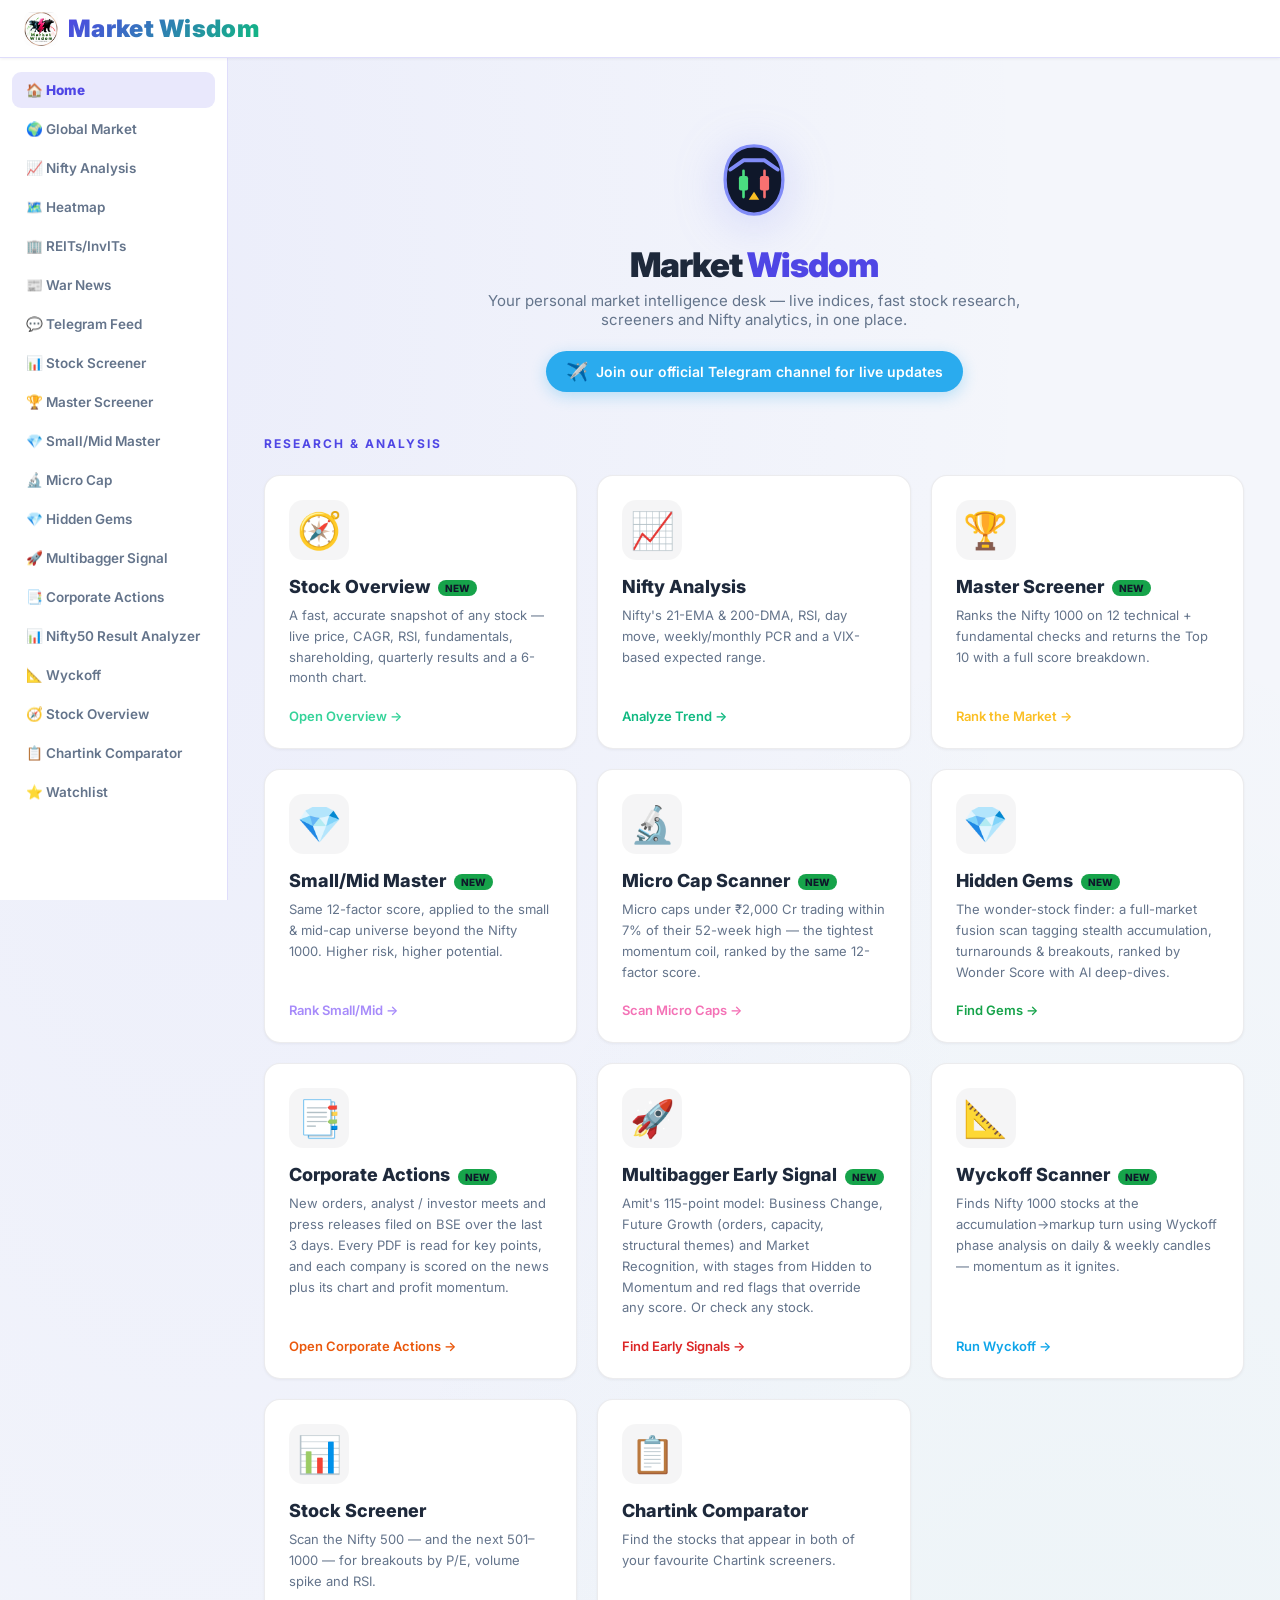
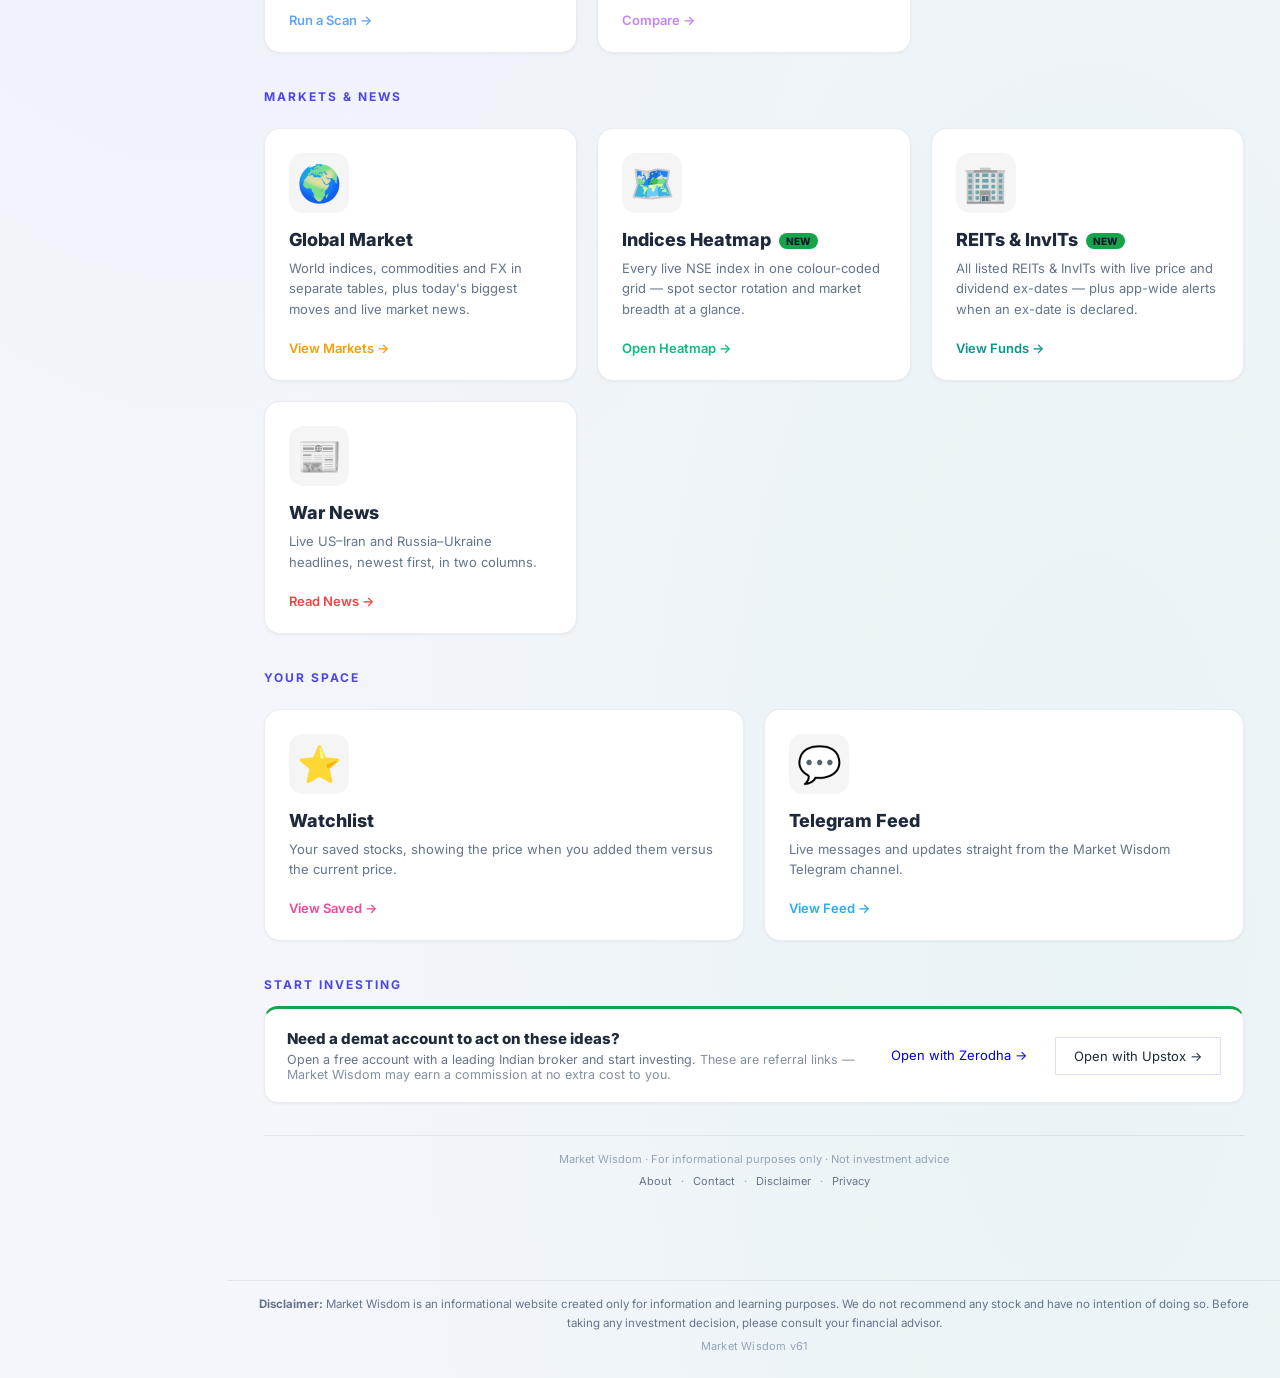
==== frontend/index.html @ c139db1a "Update frontend and backend files from New folder" ====
<!DOCTYPE html>
<html lang="en">
<head>
    <meta charset="UTF-8">
    <meta name="viewport" content="width=device-width, initial-scale=1.0">
    <title>Market Wisdom — Indian Stock Market Research, Screeners & Live Nifty Analysis</title>
    <meta name="description" content="Market Wisdom is a free Indian stock-market research hub: live Nifty analysis, NSE indices heatmap, global markets, multi-factor stock screeners and the Hidden Gems wonder-stock finder.">
    <meta name="keywords" content="Indian stock market, Nifty analysis, NSE heatmap, stock screener, stock research, market news">
    <!-- Open Graph for link previews / SEO -->
    <meta property="og:title" content="Market Wisdom — Indian Stock Market Research">
    <meta property="og:description" content="Live Nifty analysis, NSE heatmap, screeners and the Hidden Gems wonder-stock finder.">
    <meta property="og:type" content="website">
    <meta property="og:url" content="https://marketwisdom.co.in">
    <!-- PWA Meta Tags -->
    <link rel="manifest" href="manifest.json">
    <meta name="theme-color" content="#ffffff">
    <link rel="apple-touch-icon" href="icon-192.png">

    <!-- Google AdSense (publisher ca-pub-8677560259662045) -->
    <script async src="https://pagead2.googlesyndication.com/pagead/js/adsbygoogle.js?client=ca-pub-8677560259662045"
            crossorigin="anonymous"></script>

    <link href="https://fonts.googleapis.com/css2?family=Inter:wght@400;600;800;900&display=swap" rel="stylesheet">
    <link rel="stylesheet" href="style.css?v=61">
    <script src="https://accounts.google.com/gsi/client" async defer></script>
</head>
<body>

    <!-- Top brand bar -->
    <header id="topbar">
        <button id="menu-toggle" aria-label="Open menu">☰</button>
        <span class="brand">
            <img src="logo.jpg" alt="Market Wisdom Logo" class="brand-logo">
            <span class="brand-text">Market&nbsp;Wisdom</span>
        </span>
        <span id="auth-slot" style="margin-left:auto;display:inline-flex;align-items:center"></span>
    </header>

    <!-- Left sidebar navigation -->
    <nav id="sidebar">
        <div class="nav-links" id="nav-links">
        <a href="#home" class="nav-btn active" data-target="home">🏠 Home</a>
        <a href="#global" class="nav-btn" data-target="global">🌍 Global Market</a>
        <a href="#nifty" class="nav-btn" data-target="nifty">📈 Nifty Analysis</a>
        <a href="#heatmap" class="nav-btn" data-target="heatmap">🗺️ Heatmap</a>
        <a href="#reits" class="nav-btn" data-target="reits">🏢 REITs/InvITs</a>
        <a href="#war-news" class="nav-btn" data-target="war-news">📰 War News</a>
        <a href="#telegram" class="nav-btn" data-target="telegram">💬 Telegram Feed</a>
        <a href="#screener" class="nav-btn" data-target="screener">📊 Stock Screener</a>
        <a href="#master" class="nav-btn" data-target="master">🏆 Master Screener</a>
        <a href="#smallmid" class="nav-btn" data-target="smallmid">💎 Small/Mid Master</a>
        <a href="#microcap" class="nav-btn" data-target="microcap">🔬 Micro Cap</a>
        <a href="#gems" class="nav-btn" data-target="gems">💎 Hidden Gems</a>
        <a href="#multibagger" class="nav-btn" data-target="multibagger">🚀 Multibagger Signal</a>
        <a href="#corp" class="nav-btn" data-target="corp">📑 Corporate Actions</a>
        <a href="#results" class="nav-btn" data-target="results">📊 Nifty50 Result Analyzer</a>
        <a href="#wyckoff" class="nav-btn" data-target="wyckoff">📐 Wyckoff</a>
        <a href="#overview" class="nav-btn" data-target="overview">🧭 Stock Overview</a>
        <!-- Stock Research hidden from UI (page code kept; restore by uncommenting)
        <a href="#stock" class="nav-btn" data-target="stock">🔍 Stock Research</a> -->
        <!-- Stock Action hidden from UI (page code kept; restore by uncommenting)
        <a href="#action" class="nav-btn" data-target="action">⚡ Stock Action</a> -->
        <a href="#chartink" class="nav-btn" data-target="chartink">📋 Chartink Comparator</a>
        <a href="#watchlist" class="nav-btn" data-target="watchlist">⭐ Watchlist</a>
        <div class="nav-group" id="nav-admin" style="display:none">
            <button type="button" class="nav-group-toggle" id="nav-admin-toggle" aria-expanded="false" aria-controls="nav-admin-items">
                <span>🛡️ Admin</span><span class="nav-group-caret" aria-hidden="true">▸</span>
            </button>
            <div class="nav-group-items" id="nav-admin-items" hidden>
                <a href="#admin-usage" class="nav-btn" data-target="admin-usage">📊 Site Usage</a>
                <a href="#admin-users" class="nav-btn" data-target="admin-users">🔐 User Consents</a>
            </div>
        </div>
        </div>
    </nav>
    <div id="nav-overlay"></div>

    <div class="page" id="app-container">
        <!-- Views are injected here by app.js, which replaces this block on load.
             This plain-HTML summary is what search engines and the AdSense
             reviewer see if they don't run JavaScript. -->
        <div style="max-width:780px;margin:40px auto;line-height:1.7;font-size:15px;color:#334155">
            <h1 style="font-size:28px;color:#0f172a;margin-bottom:8px">Market Wisdom: Indian stock-market research</h1>
            <p>Market Wisdom is an independent research hub for the Indian stock market. It brings together, in one place, the things an active investor checks every day: live Nifty analysis, a global-market overview, an NSE indices heatmap, multi-factor stock screeners, BSE corporate announcements and market news.</p>
            <h2 style="font-size:19px;color:#0f172a;margin-top:22px">What you can do here</h2>
            <ul>
                <li><b>Nifty Analysis</b>: trend, RSI, put-call ratio, expected range and Gann levels.</li>
                <li><b>Global Market &amp; Heatmap</b>: world indices, commodities, currencies and every NSE index at a glance.</li>
                <li><b>Stock screeners</b>: Master Screener, Small/Mid and Micro Cap scanners, Hidden Gems, Wyckoff and the Multibagger Early Signal model.</li>
                <li><b>Corporate Actions</b>: the latest BSE order wins, analyst and investor meets, and press releases.</li>
                <li><b>REITs &amp; InvITs</b>: listed funds with dividend ex-date alerts.</li>
                <li><b>Watchlist</b>: your own list of stocks after signing in with Google.</li>
            </ul>
            <h2 style="font-size:19px;color:#0f172a;margin-top:22px">Disclaimer</h2>
            <p>Everything on Market Wisdom is for information and education only. It is not investment advice or a recommendation to buy, sell or hold any security. Markets carry risk; do your own research and consult a SEBI-registered investment adviser before investing. Market Wisdom is not registered with SEBI as an adviser, research analyst or broker.</p>
            <h2 style="font-size:19px;color:#0f172a;margin-top:22px">Contact</h2>
            <p>Email <a href="mailto:login4amit@gmail.com">login4amit@gmail.com</a> · Mumbai, Maharashtra, India.</p>
            <p><a href="#about">About</a> · <a href="#contact">Contact</a> · <a href="#disclaimer">Disclaimer</a> · <a href="/privacy">Privacy Policy</a></p>
        </div>
    </div>

    <footer id="site-disclaimer" style="margin-left:var(--sidebar-w);padding:14px 20px 22px;text-align:center;font-size:11.5px;line-height:1.6;color:#64748b">
        <b>Disclaimer:</b> Market Wisdom is an informational website created only for information and learning purposes.
        We do not recommend any stock and have no intention of doing so. Before taking any investment decision, please consult your financial advisor.
        <div id="app-version" style="margin-top:6px;font-size:11px;color:#94a3b8;letter-spacing:.02em">Market Wisdom v61</div>
    </footer>

    <!-- Scripts -->
    <script src="api.js?v=61"></script>
    <script src="auth.js?v=61"></script>
    <script src="components.js?v=61"></script>
    <script src="app.js?v=61"></script>

    <!-- PWA Service Worker: register + auto-reload when a new version activates -->
    <script>
      if ('serviceWorker' in navigator) {
        window.addEventListener('load', async () => {
          try {
            const reg = await navigator.serviceWorker.register('/sw.js');
            // If a new SW is waiting, tell it to activate immediately.
            const promptUpdate = (worker) => {
              if (!worker) return;
              if (worker.state === 'installed' && navigator.serviceWorker.controller) {
                worker.postMessage({ type: 'SKIP_WAITING' });
              }
              worker.addEventListener('statechange', () => {
                if (worker.state === 'installed' && navigator.serviceWorker.controller) {
                  worker.postMessage({ type: 'SKIP_WAITING' });
                }
              });
            };
            if (reg.waiting) promptUpdate(reg.waiting);
            reg.addEventListener('updatefound', () => promptUpdate(reg.installing));
            // When the new SW takes control, reload the page so fresh JS is used.
            let reloaded = false;
            navigator.serviceWorker.addEventListener('controllerchange', () => {
              if (!reloaded) { reloaded = true; window.location.reload(); }
            });
          } catch (err) {
            console.log('ServiceWorker registration failed:', err);
          }
        });
      }
    </script>
</body>
</html>
---- frontend/style.css ----
/* ═══════════════ MARKET WISDOM — LIGHT THEME ═══════════════ */
:root {
    --bg-dark: #f4f6fb;            /* page background (name kept for compatibility) */
    --bg-card: #ffffff;            /* cards */
    --nav-bg: #ffffff;             /* top nav / drawer */
    --text-primary: #1e293b;       /* main text */
    --text-secondary: #64748b;     /* muted text */
    --text-accent: #4f46e5;        /* indigo, darkened for contrast on white */
    --border-color: rgba(79, 70, 229, 0.18);
    --green: #16a34a;
    --red: #dc2626;
    --yellow: #d97706;
}

* { box-sizing: border-box; margin: 0; padding: 0; }

body {
    background: var(--bg-dark);
    color: var(--text-primary);
    font-family: 'Inter', sans-serif;
    background-image:
        radial-gradient(ellipse at 15% 10%, rgba(99,102,241,0.06), transparent 55%),
        radial-gradient(ellipse at 85% 85%, rgba(16,185,129,0.05), transparent 55%);
}

/* ───────── Navigation ───────── */
/* ───────── Top brand bar ───────── */
:root { --sidebar-w: 228px; --topbar-h: 58px; }

#topbar {
    position: fixed;
    top: 0; left: 0; right: 0;
    height: var(--topbar-h);
    display: flex;
    align-items: center;
    gap: 14px;
    padding: 0 24px;
    background: var(--nav-bg);
    border-bottom: 1px solid var(--border-color);
    z-index: 130;
    box-shadow: 0 1px 3px rgba(15,23,42,0.06);
}
.brand { display: inline-flex; align-items: center; gap: 10px; white-space: nowrap; }
.brand-logo { height: 34px; width: 34px; border-radius: 8px; object-fit: cover; }
.brand-text {
    font-size: 24px;
    font-weight: 900;
    letter-spacing: 0.3px;
    background: linear-gradient(135deg, #4f46e5, #10b981);
    -webkit-background-clip: text;
    background-clip: text;
    -webkit-text-fill-color: transparent;
    color: var(--text-accent);
}

/* ───────── Left sidebar nav ───────── */
#sidebar {
    position: fixed;
    top: var(--topbar-h);
    left: 0;
    bottom: 0;
    width: var(--sidebar-w);
    background: var(--nav-bg);
    border-right: 1px solid var(--border-color);
    overflow-y: auto;
    padding: 14px 12px calc(20px + env(safe-area-inset-bottom));
    z-index: 110;
}
.nav-links { display: flex; flex-direction: column; gap: 3px; }

nav a {
    display: block;
    color: var(--text-secondary);
    text-decoration: none;
    font-size: 13.5px;
    font-weight: 600;
    padding: 10px 14px;
    border-radius: 9px;
    transition: 0.15s;
    white-space: nowrap;
}
nav a:hover { background: rgba(79,70,229,0.08); color: var(--text-primary); }
nav a.active {
    background: rgba(79,70,229,0.12);
    color: var(--text-accent);
    font-weight: 800;
}

/* Hamburger (mobile only) + overlay */
#menu-toggle {
    display: none;
    background: none;
    border: 1px solid var(--border-color);
    border-radius: 8px;
    padding: 6px 10px;
    font-size: 18px;
    line-height: 1;
    color: var(--text-primary);
    cursor: pointer;
}
#nav-overlay {
    display: none;
    position: fixed;
    inset: 0;
    background: rgba(15,23,42,0.45);
    z-index: 115;
}
#nav-overlay.show { display: block; }

/* ───────── Layout ───────── */
.page {
    margin-left: var(--sidebar-w);
    margin-top: var(--topbar-h);
    max-width: 1180px;
    padding: 28px 36px 60px;
    animation: fadeIn 0.4s ease-out;
}

@keyframes fadeIn {
    from { opacity: 0; transform: translateY(10px); }
    to { opacity: 1; transform: translateY(0); }
}

/* ───────── Components ───────── */
.card {
    background: var(--bg-card);
    border: 1px solid rgba(15,23,42,0.08);
    border-radius: 14px;
    padding: 20px 22px;
    margin-bottom: 16px;
    transition: transform 0.2s;
    box-shadow: 0 1px 3px rgba(15,23,42,0.05);
}

.two-col {
    display: grid;
    grid-template-columns: 1fr 1fr;
    gap: 16px;
}

.two-col > a { text-decoration: none; color: inherit; }
.two-col > a:hover .card { transform: translateY(-4px); border-color: var(--text-accent); }

.feature-grid {
    display: grid;
    grid-template-columns: repeat(auto-fit, minmax(280px, 1fr));
    gap: 20px;
    margin-top: 24px;
}

.feature-card {
    background: var(--bg-card);
    border: 1px solid rgba(15,23,42,0.08);
    border-radius: 16px;
    padding: 24px;
    text-decoration: none;
    transition: all 0.3s cubic-bezier(0.4, 0, 0.2, 1);
    position: relative;
    overflow: hidden;
    display: flex;
    flex-direction: column;
    box-shadow: 0 1px 3px rgba(15,23,42,0.05);
}

.feature-card::before {
    content: '';
    position: absolute;
    top: 0; left: 0; right: 0;
    height: 2px;
    background: linear-gradient(90deg, transparent, var(--card-color, #6366f1), transparent);
    opacity: 0;
    transition: opacity 0.3s;
}

.feature-card:hover {
    transform: translateY(-5px);
    border-color: var(--card-color, #6366f1);
    box-shadow: 0 10px 30px -10px var(--card-color, rgba(99,102,241,0.25));
}

.feature-card:hover::before { opacity: 1; }

.feature-icon {
    font-size: 36px;
    margin-bottom: 16px;
    background: rgba(15,23,42,0.04);
    width: 60px; height: 60px;
    display: flex; align-items: center; justify-content: center;
    border-radius: 14px;
}

.feature-title { font-size: 18px; font-weight: 800; color: var(--text-primary); margin-bottom: 8px; }
.feature-desc  { font-size: 13px; color: var(--text-secondary); line-height: 1.6; flex-grow: 1; }
.feature-link  { margin-top: 20px; font-size: 13px; font-weight: 600; color: var(--card-color, #6366f1); display: flex; align-items: center; gap: 4px; }

/* ───────── Typography ───────── */
.section-title {
    font-size: 11px; font-weight: 700; letter-spacing: .13em;
    text-transform: uppercase; color: var(--text-accent); margin-bottom: 14px;
}

.badge { display: inline-block; padding: 3px 10px; border-radius: 20px; font-size: 11px; font-weight: 700; }
.badge-green  { background: rgba(22,163,74,0.10);  color: var(--green);  border: 1px solid rgba(22,163,74,0.3); }
.badge-blue   { background: rgba(37,99,235,0.10);  color: #2563eb;       border: 1px solid rgba(37,99,235,0.3); }
.badge-purple { background: rgba(147,51,234,0.10); color: #9333ea;       border: 1px solid rgba(147,51,234,0.3); }

/* ───────── Forms & Buttons ───────── */
input[type=text] {
    width: 100%; padding: 13px 16px; border-radius: 10px;
    background: #ffffff; border: 1px solid rgba(79,70,229,0.3);
    color: var(--text-primary); font-size: 14px; outline: none; font-family: inherit;
}
input[type=text]:focus { border-color: var(--text-accent); box-shadow: 0 0 0 3px rgba(79,70,229,0.12); }
input[type=text]::placeholder { color: #94a3b8; }

button.btn {
    padding: 13px 28px; border-radius: 10px; border: none; cursor: pointer;
    background: linear-gradient(135deg, #6366f1, #10b981);
    color: #fff; font-weight: 700; font-size: 14px; transition: 0.2s; font-family: inherit;
}
button.btn:hover { opacity: 0.9; }
button.btn:disabled { background: #e2e8f0; cursor: not-allowed; color: #94a3b8; }

/* ───────── Ratings ───────── */
.rating-btn {
    padding: 5px 14px; border-radius: 20px; border: none; cursor: pointer;
    font-size: 12px; font-weight: 700; transition: 0.2s; opacity: 0.7;
}
.rating-btn:hover, .rating-btn.active { opacity: 1; transform: scale(1.05); }

.r-good { background: rgba(22,163,74,0.10);  color: var(--green);  border: 1px solid rgba(22,163,74,0.4); }
.r-avg  { background: rgba(217,119,6,0.10);  color: var(--yellow); border: 1px solid rgba(217,119,6,0.4); }
.r-bad  { background: rgba(220,38,38,0.10);  color: var(--red);    border: 1px solid rgba(220,38,38,0.4); }
.r-good.active { background: rgba(22,163,74,0.22); }
.r-avg.active  { background: rgba(217,119,6,0.22); }
.r-bad.active  { background: rgba(220,38,38,0.22); }

/* ───────── Stats grid ───────── */
.stat-grid { display: grid; grid-template-columns: repeat(auto-fit, minmax(130px, 1fr)); gap: 10px; margin-bottom: 16px; }
.stat-card {
    background: #f8fafc; border: 1px solid rgba(15,23,42,0.06);
    border-radius: 12px; padding: 14px; text-align: center;
}
.stat-label { font-size: 10px; color: var(--text-secondary); text-transform: uppercase; letter-spacing: .08em; margin-bottom: 6px; }
.stat-val { font-size: 24px; font-weight: 800; }

/* ───────── Tables ───────── */
table { width: 100%; border-collapse: collapse; }
th {
    padding: 8px 12px; font-size: 11px; color: var(--text-secondary);
    font-weight: 700; text-transform: uppercase; letter-spacing: .07em;
    border-bottom: 1px solid rgba(15,23,42,0.10); text-align: left;
}
td { padding: 9px 12px; border-bottom: 1px solid rgba(15,23,42,0.06); font-size: 13px; color: #334155; }
tr:hover td { background: rgba(79,70,229,0.04); }

/* ───────── Utilities ───────── */
.spinner {
    display: inline-block; width: 18px; height: 18px;
    border: 2px solid #e2e8f0; border-top-color: var(--text-accent);
    border-radius: 50%; animation: spin .7s linear infinite;
}
.big-spinner {
    width: 40px; height: 40px; border: 4px solid #e2e8f0;
    border-top-color: var(--text-accent); border-radius: 50%;
    animation: spin .8s linear infinite; margin: 0 auto 16px;
}
@keyframes spin { to { transform: rotate(360deg); } }

.error {
    background: rgba(220,38,38,0.06); border: 1px solid rgba(220,38,38,0.3);
    border-radius: 10px; padding: 14px; color: var(--red); margin: 12px 0;
}

.text-green { color: var(--green); }
.text-red { color: var(--red); }
.text-yellow { color: var(--yellow); }

/* ───────── Check rows ───────── */
.check-row {
    display: flex; justify-content: space-between; align-items: center;
    padding: 10px 14px; border-radius: 10px; margin-bottom: 7px;
    background: #f8fafc;
}
.check-label { font-size: 13px; font-weight: 600; color: #334155; }
.check-note  { font-size: 11px; color: #94a3b8; margin-top: 2px; }

footer {
    text-align: center; font-size: 11px; color: #94a3b8;
    margin-top: 32px; padding-top: 16px; border-top: 1px solid rgba(15,23,42,0.08);
}

/* ═══════════ MOBILE: left drawer menu ═══════════ */
@media(max-width: 768px) {
    .two-col { grid-template-columns: 1fr; }

    #menu-toggle { display: inline-flex; align-items: center; }

    /* On mobile the sidebar collapses; the links become a slide-in drawer. */
    #sidebar {
        position: fixed;
        top: 0; left: 0;
        height: 100vh; height: 100dvh;
        width: 80%;
        max-width: 300px;
        border-right: 1px solid var(--border-color);
        box-shadow: 4px 0 24px rgba(15,23,42,0.18);
        padding: calc(var(--topbar-h) + 10px) 12px calc(20px + env(safe-area-inset-bottom));
        transform: translateX(-105%);
        transition: transform 0.28s cubic-bezier(0.4, 0, 0.2, 1);
        z-index: 200;
    }
    #sidebar.open { transform: translateX(0); }
    #sidebar a { font-size: 15px; padding: 12px 14px; border-radius: 10px; }

    /* Full-width content on mobile */
    .page {
        margin-left: 0;
        margin-top: var(--topbar-h);
        max-width: none;
        padding: 20px 16px 60px;
    }

    #topbar { padding: 0 14px; gap: 10px; }
    .brand-text { font-size: 19px; }
    .brand-logo { height: 28px; width: 28px; }
}

/* ── Multibagger Early Signal page ─────────────────────────── */
.mb-stats { display:grid; grid-template-columns:repeat(auto-fill,minmax(86px,1fr)); gap:8px 14px; margin-top:12px; padding-left:38px; }
.mb-sig { display:grid; grid-template-columns:16px minmax(170px,1fr) minmax(0,2fr) 104px; align-items:center; gap:3px 8px; font-size:12px; }
.mb-sig .mb-note { color:var(--text-secondary); }
@media (max-width: 600px) {
    .mb-stats { padding-left:0; grid-template-columns:repeat(3,minmax(0,1fr)); }
    .mb-sig { grid-template-columns:16px minmax(0,1fr) auto; }
    .mb-sig .mb-note { grid-column:2 / 4; grid-row:2; }
}

/* ── Corporate Actions: content + tab rail on the right ─────── */
.corp-layout { display:grid; grid-template-columns:minmax(0,1fr) 214px; gap:18px; align-items:start; }
.corp-tabs { position:sticky; top:calc(var(--topbar-h) + 14px); display:flex; flex-direction:column; gap:8px; }
.corp-tab { display:flex; gap:10px; align-items:center; text-align:left; padding:12px; border-radius:12px;
            border:1px solid var(--border-color); background:var(--bg-card); cursor:pointer; font:inherit;
            color:var(--text-primary); transition:border-color .15s, background .15s; }
.corp-tab:hover { border-color:var(--text-accent); }
.corp-tab.active { border-color:var(--text-accent); background:rgba(79,70,229,0.07); box-shadow:0 0 0 2px rgba(79,70,229,0.12); }
.corp-tab .ct-ico { font-size:20px; flex-shrink:0; }
.corp-tab .ct-label { font-weight:800; font-size:13px; line-height:1.25; }
.corp-tab .ct-sub { font-size:11px; color:var(--text-secondary); margin-top:2px; }
@media (max-width: 1100px) {
    .corp-layout { grid-template-columns:1fr; }
    .corp-tabs { position:static; display:grid; grid-template-columns:repeat(3, minmax(0,1fr)); order:-1; }
    .corp-tab { flex-direction:column; justify-content:center; text-align:center; gap:3px; padding:8px 6px; }
    .corp-tab .ct-label { font-size:11.5px; }
    .corp-tab .ct-sub { display:none; }
}

/* ── Multibagger v2 card header: score block wraps under the name on phones ── */
.mb2-head { display:flex; justify-content:space-between; align-items:flex-start; gap:12px; flex-wrap:wrap; }
.mb2-score { flex:0 0 170px; }
@media (max-width: 600px) {
    .mb2-score { flex:1 1 100%; padding-left:38px; }
    .mb2-score > div:first-child { justify-content:flex-start !important; }
}

/* ── Corporate Actions: plain BSE listing ─────────────────────── */
.cr-day { background:#1e2a5a; color:#fff; font-weight:700; font-size:14px; padding:9px 14px; border-radius:8px 8px 0 0; margin-top:16px; }
.cr-item { background:var(--bg-card); border:1px solid var(--border-color); border-top:none; }
.cr-head { display:flex; gap:12px; align-items:flex-start; flex-wrap:wrap; background:rgba(15,23,42,0.05); padding:9px 14px; }
.cr-subject { flex:1 1 320px; min-width:0; font-weight:700; font-size:13.5px; color:var(--text-primary); line-height:1.45; word-break:break-word; }
.cr-cat { flex:0 0 auto; font-weight:700; font-size:13px; color:var(--text-primary); }
.cr-pdf { flex:0 0 auto; font-size:12.5px; }
.cr-line { padding:7px 14px; font-size:13px; color:var(--text-primary); border-top:1px solid rgba(15,23,42,0.06); line-height:1.5; word-break:break-word; }
.cr-times { font-size:12px; color:var(--text-secondary); }
.cr-times b { color:var(--text-primary); }
@media (max-width: 600px) { .cr-subject { flex-basis:100%; } }

@media (max-width: 768px) { #site-disclaimer { margin-left: 0 !important; } }

/* ── Nifty50 Result Analyzer ───────────────────────────── */
.rs-filters { display:flex; gap:6px; flex-wrap:wrap; margin-bottom:12px; }
.rs-pill { border:1px solid var(--border-color); background:var(--bg-card); color:var(--text-secondary); border-radius:999px; padding:5px 12px; font-size:12.5px; font-weight:600; cursor:pointer; }
.rs-pill b { color:var(--text-primary); margin-left:2px; }
.rs-pill.active { background:var(--text-accent); color:#fff; border-color:var(--text-accent); }
.rs-pill.active b { color:#fff; }
.rs-grid { display:grid; grid-template-columns:repeat(auto-fill,minmax(112px,1fr)); gap:8px; }
.rs-chip { text-align:left; border:1px solid var(--border-color); background:var(--bg-card); border-radius:10px; padding:8px 10px; cursor:pointer; min-width:0; font-family:inherit; }
.rs-chip:hover { border-color:var(--text-accent); }
.rs-chip.active { border-color:var(--text-accent); box-shadow:0 0 0 2px rgba(79,70,229,.18); background:rgba(79,70,229,.05); }
.rs-chip-pending { opacity:.55; cursor:default; }
.rs-chip-sym { font-weight:800; font-size:13px; color:var(--text-primary); overflow:hidden; text-overflow:ellipsis; white-space:nowrap; }
.rs-chip-sub { font-size:11.5px; margin-top:2px; white-space:nowrap; overflow:hidden; text-overflow:ellipsis; color:var(--text-secondary); }
.rs-ok { color:var(--green); font-weight:700; }
.rs-wait { color:var(--yellow); font-weight:700; }
.rs-tba { color:var(--text-secondary); }
.rs-badge { display:inline-block; font-size:12.5px; font-weight:700; padding:4px 10px; border-radius:999px; }
.rs-badge.ok { background:rgba(22,163,74,.1); color:var(--green); }
.rs-badge.wait { background:rgba(217,119,6,.12); color:#b45309; }
.rs-badge.tba { background:rgba(100,116,139,.12); color:var(--text-secondary); }
.rs-wrap { overflow-x:auto; -webkit-overflow-scrolling:touch; border:1px solid var(--border-color); border-radius:10px; }
.rs-table { border-collapse:separate; border-spacing:0; width:100%; min-width:560px; font-size:13px; }
.rs-table th, .rs-table td { padding:9px 12px; text-align:right; border-bottom:1px solid rgba(79,70,229,.09); vertical-align:top; }
.rs-table thead th { background:#f8fafc; color:var(--text-primary); font-weight:800; font-size:12.5px; white-space:nowrap; }
.rs-table .rs-fy { font-weight:600; color:var(--text-secondary); font-size:11px; margin-top:1px; }
.rs-table .rs-mcol { text-align:left; position:sticky; left:0; background:var(--bg-card); z-index:1; font-weight:700; color:var(--text-primary); min-width:150px; border-right:1px solid rgba(79,70,229,.09); }
.rs-table thead .rs-mcol { background:#f8fafc; color:var(--text-secondary); font-weight:600; }
.rs-table th.rs-latest, .rs-table td.rs-latest { background:rgba(79,70,229,.045); }
.rs-table tbody tr:last-child td { border-bottom:none; }
.rs-val { font-weight:700; color:var(--text-primary); white-space:nowrap; font-variant-numeric:tabular-nums; }
.rs-sub2 { font-size:11px; margin-top:2px; white-space:nowrap; color:var(--text-secondary); }
.rs-chg { font-weight:600; }
.rs-chg.up { color:var(--green); }
.rs-chg.dn { color:var(--red); }
.rs-kind { font-size:11px; font-weight:600; color:var(--text-secondary); }
.rs-none { color:#cbd5e1; }
.rs-pdf { color:#dc2626; font-weight:700; text-decoration:none; white-space:nowrap; }
.rs-blank { text-align:center !important; vertical-align:middle !important; background:repeating-linear-gradient(135deg,rgba(217,119,6,.05) 0 10px,rgba(217,119,6,.09) 10px 20px) !important; color:var(--text-secondary); min-width:140px; font-size:12.5px; }
.rs-blank-t { font-weight:800; color:#b45309; font-size:13px; margin-bottom:4px; }
.rs-blank-d { font-weight:800; color:var(--text-primary); font-size:14px; margin:2px 0; }
.rs-blank-n { font-size:11.5px; margin-top:2px; }
.rs-table thead th:not(.rs-mcol) { width:19%; }
.rs-pick { padding:7px 10px; border:1px solid var(--border-color); border-radius:8px; font-size:12.5px; font-weight:700; background:var(--bg-card); color:var(--text-primary); max-width:150px; }
.rs-swipe { display:none; font-size:11px; color:var(--text-secondary); margin-bottom:4px; text-align:right; }
.rs-notes { margin-top:10px; font-size:11.5px; color:var(--text-secondary); line-height:1.55; }
@media (max-width: 600px) {
    .rs-grid { grid-template-columns:repeat(3,minmax(0,1fr)); gap:6px; }
    .rs-chip { padding:7px 7px; }
    .rs-chip-sym { font-size:11.5px; letter-spacing:-.1px; }
    .rs-chip-sub { font-size:11px; }
    .rs-swipe { display:block; }
    .rs-table { font-size:12.5px; }
    .rs-table th, .rs-table td { padding:8px 9px; }
    .rs-table .rs-mcol { min-width:118px; max-width:130px; white-space:normal; }
}

/* ── Collapsible Admin group in the side menu ── */
.nav-group { margin-top:8px; padding-top:8px; border-top:1px solid var(--border-color); }
.nav-group-toggle { width:100%; display:flex; justify-content:space-between; align-items:center; background:none; border:none; cursor:pointer;
    font:inherit; font-size:13.5px; font-weight:700; color:var(--text-primary); padding:10px 14px; border-radius:9px; text-align:left; }
.nav-group-toggle:hover { background:rgba(79,70,229,0.08); }
.nav-group-caret { font-size:11px; color:var(--text-secondary); transition:transform .15s; }
.nav-group-toggle.open .nav-group-caret { transform:rotate(90deg); }
.nav-group-items { display:flex; flex-direction:column; gap:3px; padding-left:12px; }
.nav-group-items[hidden] { display:none; }
@media (max-width: 768px) { .nav-group-toggle { font-size:15px; padding:12px 14px; } }

/* ── Admin: Site Usage ── */
.us-kpis { display:grid; grid-template-columns:repeat(6,minmax(0,1fr)); gap:10px; margin-bottom:14px; }
.us-kpi { background:var(--bg-card); border:1px solid var(--border-color); border-radius:12px; padding:12px 14px; min-width:0; }
.us-kpi-l { font-size:11.5px; font-weight:700; color:var(--text-secondary); text-transform:uppercase; letter-spacing:.3px; }
.us-kpi-v { font-size:26px; font-weight:800; color:var(--text-primary); line-height:1.2; margin-top:4px; font-variant-numeric:tabular-nums; }
.us-kpi-s { font-size:11.5px; color:var(--text-secondary); margin-top:2px; }
.us-h { font-weight:800; color:var(--text-primary); font-size:15px; margin-bottom:10px; }
.us-h span { font-weight:500; color:var(--text-secondary); font-size:12px; }
.us-chart { min-height:220px; }
.us-tip { position:absolute; z-index:5; pointer-events:none; background:#fff; border:1px solid rgba(15,23,42,.12); box-shadow:0 8px 24px rgba(15,23,42,.14);
    border-radius:8px; padding:8px 10px; font-size:12px; color:var(--text-primary); white-space:nowrap; }
.us-table { margin-top:10px; font-size:12.5px; }
.us-table summary { cursor:pointer; color:var(--text-accent); font-weight:600; font-size:12.5px; }
.us-table table, .us-utable { width:100%; border-collapse:collapse; margin-top:8px; font-size:12.5px; }
.us-table th, .us-table td, .us-utable th, .us-utable td { padding:7px 10px; text-align:right; border-bottom:1px solid rgba(15,23,42,.06); }
.us-table th:first-child, .us-table td:first-child, .us-utable th:first-child, .us-utable td:first-child { text-align:left; }
.us-table th, .us-utable th { color:var(--text-secondary); font-weight:700; font-size:11.5px; }
.us-two { display:grid; grid-template-columns:1fr 1fr; gap:14px; }
.us-prow { display:grid; grid-template-columns:minmax(0,1.3fr) minmax(0,1fr) auto; gap:10px; align-items:center; padding:5px 0; font-size:13px; }
.us-pname { color:var(--text-primary); font-weight:600; overflow:hidden; text-overflow:ellipsis; white-space:nowrap; }
.us-pbar { height:8px; background:rgba(79,70,229,.08); border-radius:4px; overflow:hidden; }
.us-pbar i { display:block; height:100%; background:#4f46e5; border-radius:4px; }
.us-pval { font-weight:700; color:var(--text-primary); font-variant-numeric:tabular-nums; min-width:28px; text-align:right; }
@media (max-width: 900px) { .us-kpis { grid-template-columns:repeat(3,minmax(0,1fr)); } .us-two { grid-template-columns:1fr; } }
@media (max-width: 600px) { .us-kpis { grid-template-columns:repeat(2,minmax(0,1fr)); } .us-kpi-v { font-size:22px; } }

/* Screener ↗ / Chart ↗ links next to stock names (all scanners) */
.stk-links { display:inline-flex; gap:8px; margin-left:8px; vertical-align:baseline; flex-wrap:wrap; }
.stk-link { font-size:11px; font-weight:600; color:var(--text-accent) !important; text-decoration:none; white-space:nowrap; }
.stk-link:hover { text-decoration:underline; }
td .stk-links { display:flex; flex-wrap:nowrap; margin-left:0; margin-top:3px; }

.rs-est { font-size:9.5px; font-weight:800; color:#a16207; background:rgba(234,179,8,.15); padding:0 4px; border-radius:4px; }
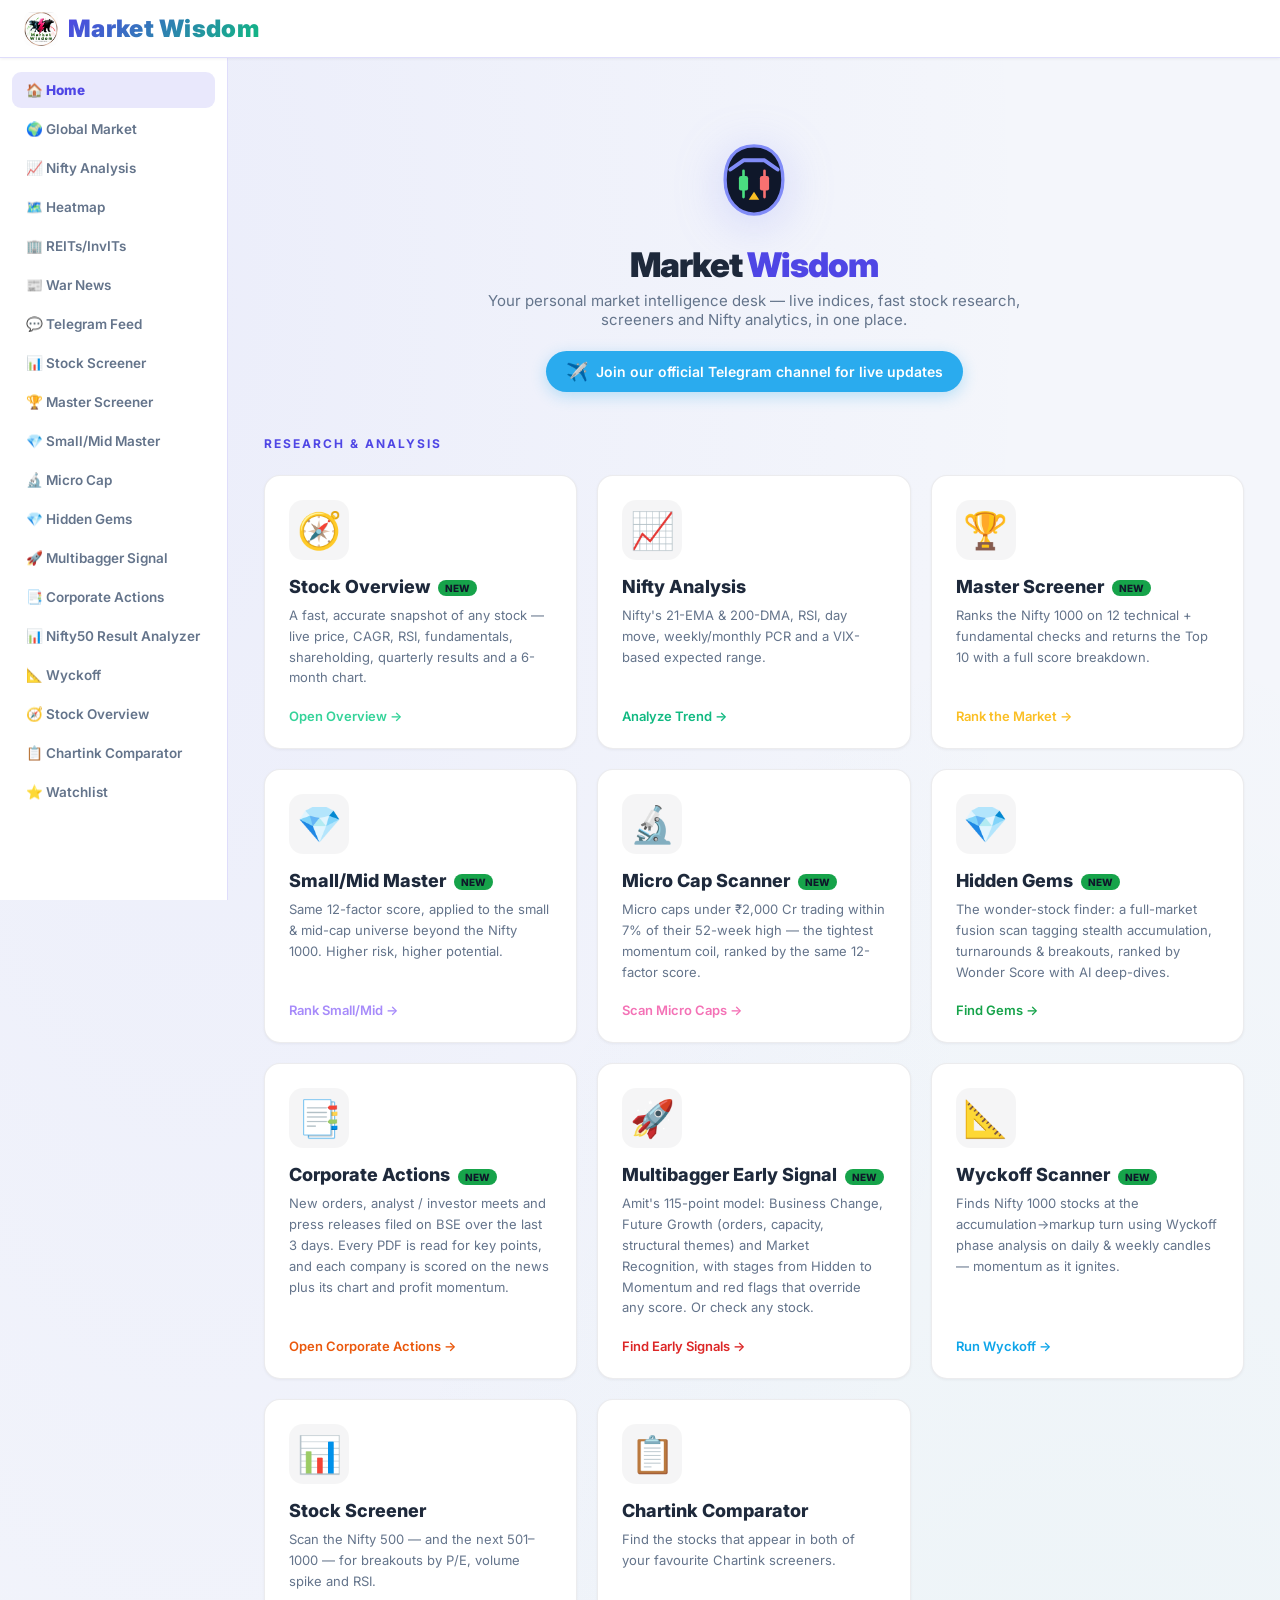
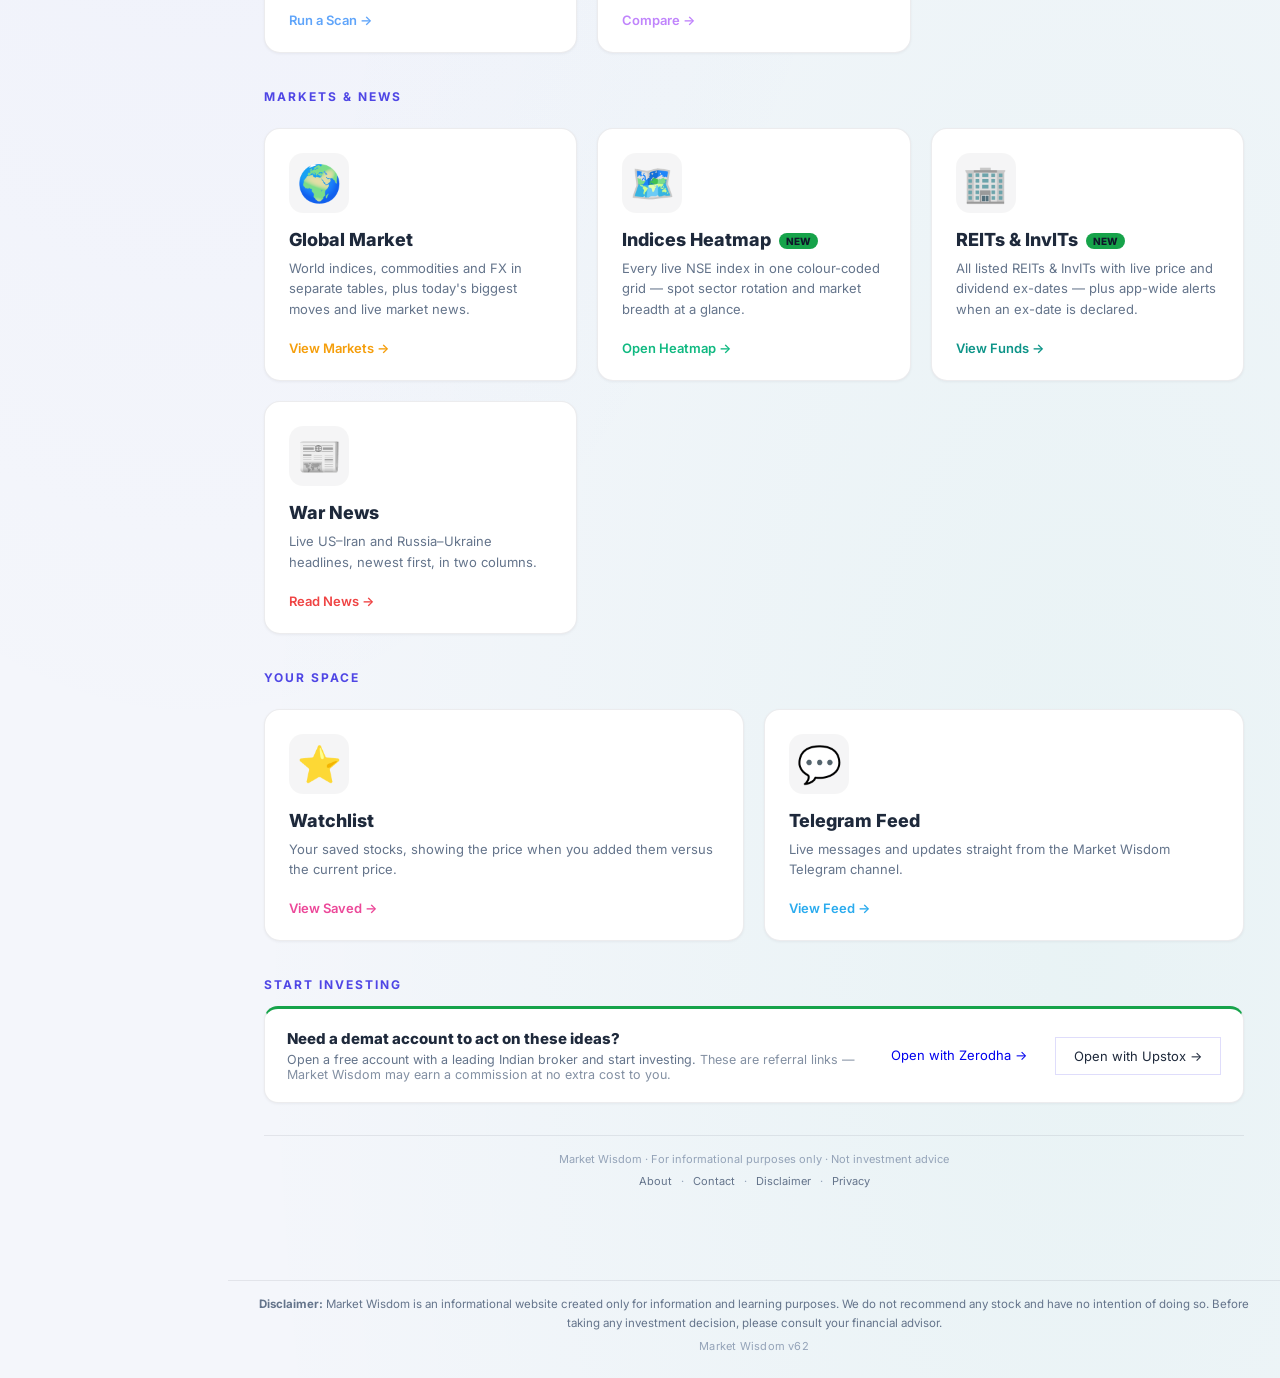
==== commit ffbf7c5b: "Update frontend and backend files from New folder" ====
--- a/frontend/index.html
+++ b/frontend/index.html
@@ -21,7 +21,7 @@
             crossorigin="anonymous"></script>
 
     <link href="https://fonts.googleapis.com/css2?family=Inter:wght@400;600;800;900&display=swap" rel="stylesheet">
-    <link rel="stylesheet" href="style.css?v=61">
+    <link rel="stylesheet" href="style.css?v=62">
     <script src="https://accounts.google.com/gsi/client" async defer></script>
 </head>
 <body>
@@ -102,14 +102,14 @@
     <footer id="site-disclaimer" style="margin-left:var(--sidebar-w);padding:14px 20px 22px;text-align:center;font-size:11.5px;line-height:1.6;color:#64748b">
         <b>Disclaimer:</b> Market Wisdom is an informational website created only for information and learning purposes.
         We do not recommend any stock and have no intention of doing so. Before taking any investment decision, please consult your financial advisor.
-        <div id="app-version" style="margin-top:6px;font-size:11px;color:#94a3b8;letter-spacing:.02em">Market Wisdom v61</div>
+        <div id="app-version" style="margin-top:6px;font-size:11px;color:#94a3b8;letter-spacing:.02em">Market Wisdom v62</div>
     </footer>
 
     <!-- Scripts -->
-    <script src="api.js?v=61"></script>
-    <script src="auth.js?v=61"></script>
-    <script src="components.js?v=61"></script>
-    <script src="app.js?v=61"></script>
+    <script src="api.js?v=62"></script>
+    <script src="auth.js?v=62"></script>
+    <script src="components.js?v=62"></script>
+    <script src="app.js?v=62"></script>
 
     <!-- PWA Service Worker: register + auto-reload when a new version activates -->
     <script>
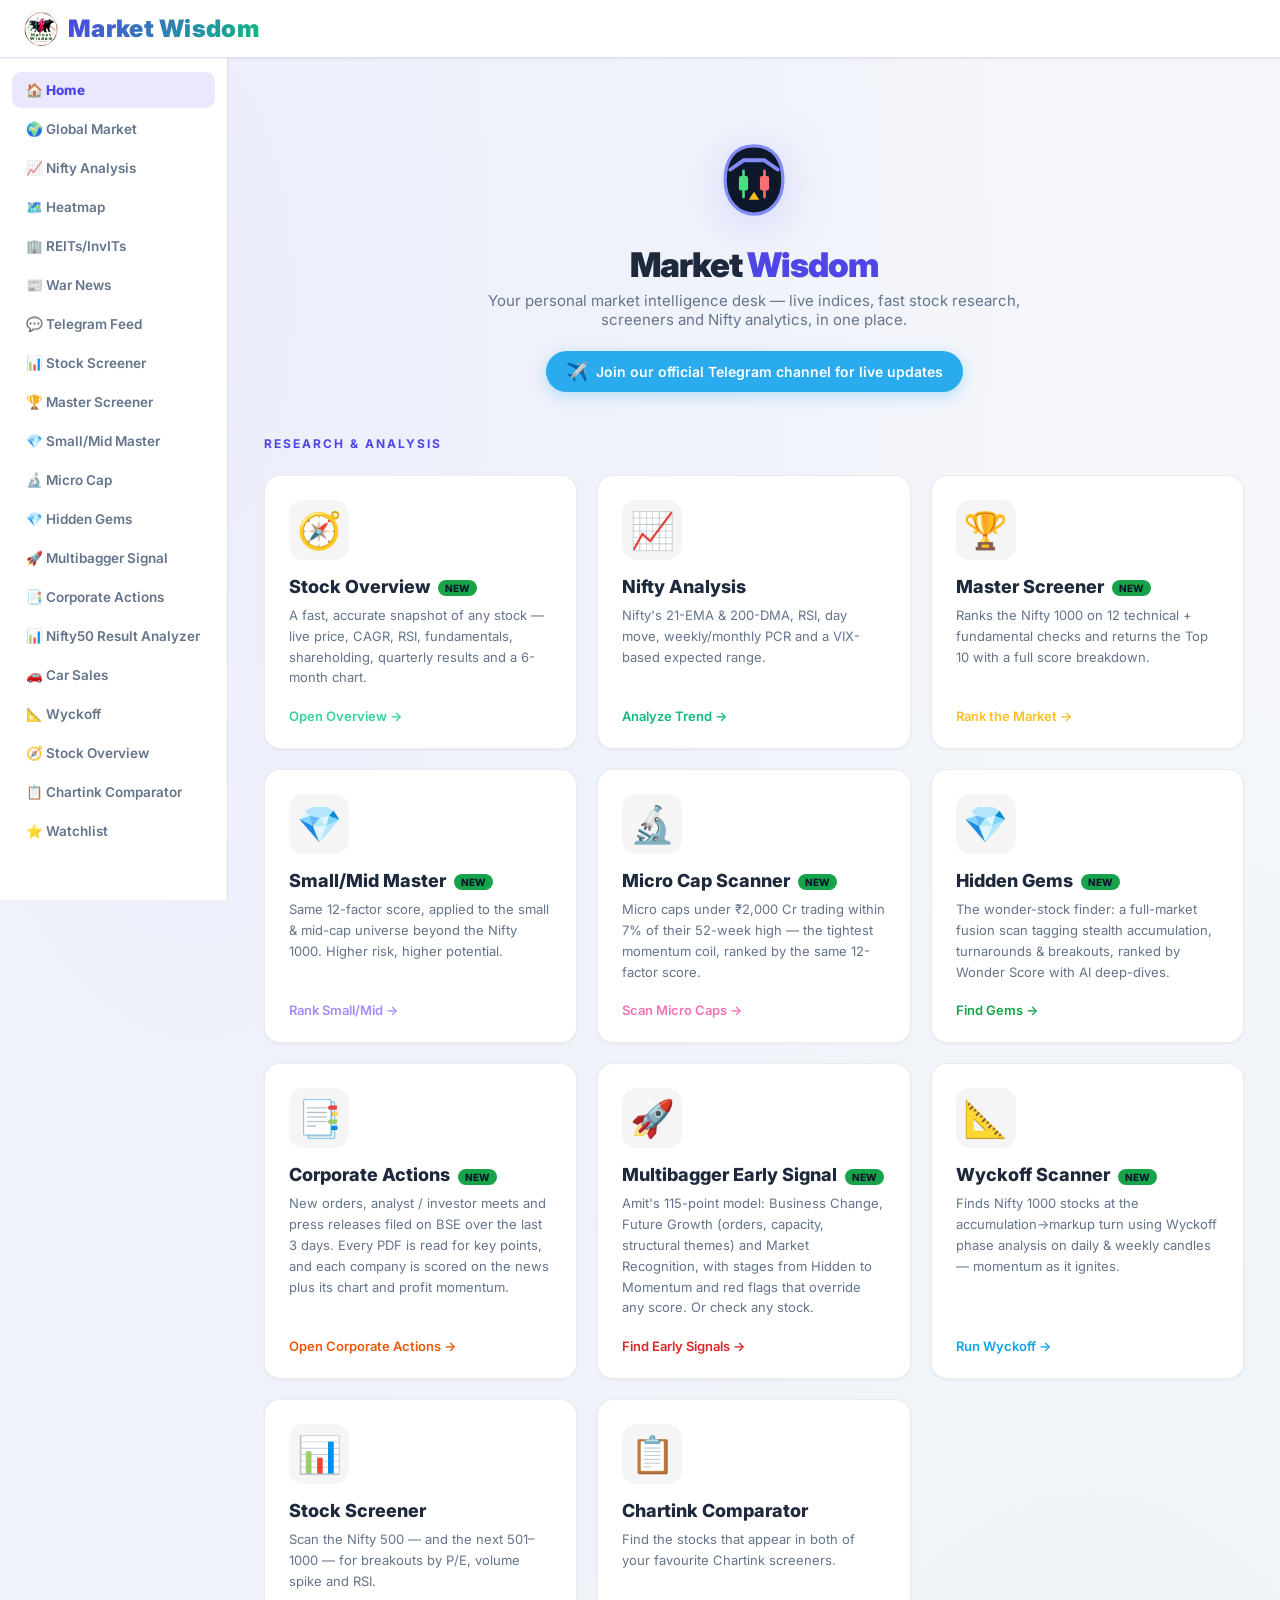
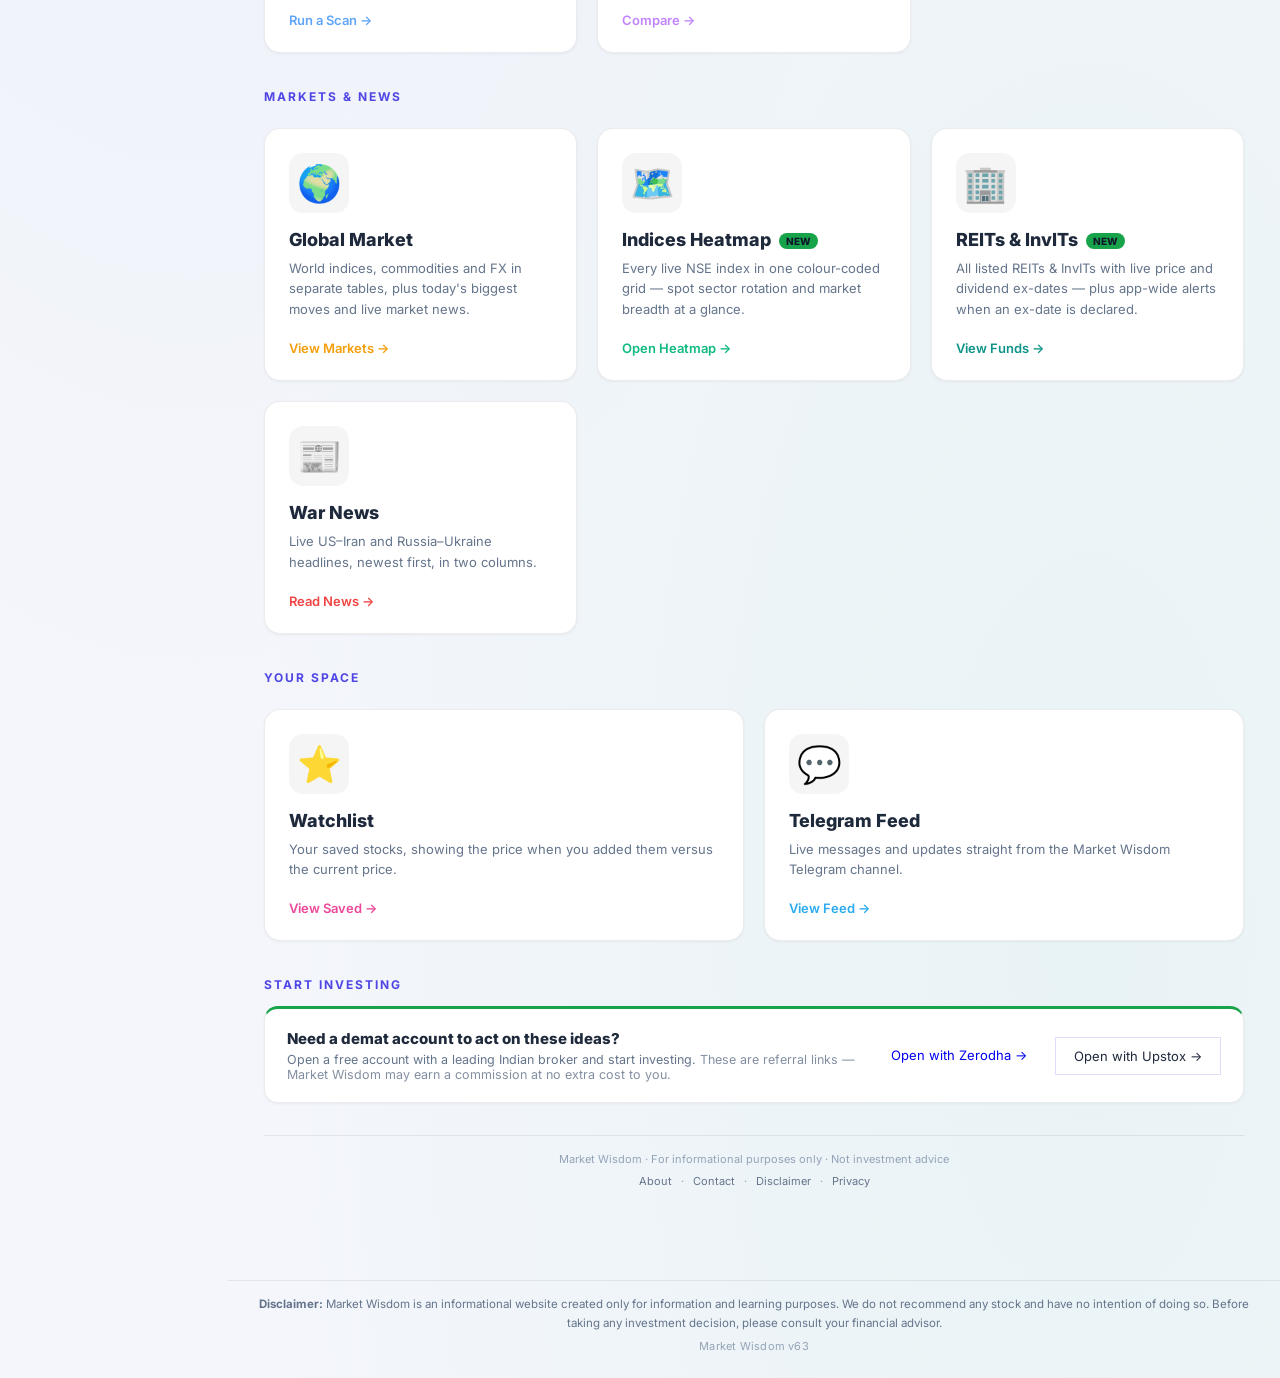
==== commit b0ed7950: "Update frontend and backend files from New folder" ====
--- a/frontend/index.html
+++ b/frontend/index.html
@@ -21,7 +21,7 @@
             crossorigin="anonymous"></script>
 
     <link href="https://fonts.googleapis.com/css2?family=Inter:wght@400;600;800;900&display=swap" rel="stylesheet">
-    <link rel="stylesheet" href="style.css?v=62">
+    <link rel="stylesheet" href="style.css?v=63">
     <script src="https://accounts.google.com/gsi/client" async defer></script>
 </head>
 <body>
@@ -54,6 +54,7 @@
         <a href="#multibagger" class="nav-btn" data-target="multibagger">🚀 Multibagger Signal</a>
         <a href="#corp" class="nav-btn" data-target="corp">📑 Corporate Actions</a>
         <a href="#results" class="nav-btn" data-target="results">📊 Nifty50 Result Analyzer</a>
+        <a href="#autosales" class="nav-btn" data-target="autosales">🚗 Car Sales</a>
         <a href="#wyckoff" class="nav-btn" data-target="wyckoff">📐 Wyckoff</a>
         <a href="#overview" class="nav-btn" data-target="overview">🧭 Stock Overview</a>
         <!-- Stock Research hidden from UI (page code kept; restore by uncommenting)
@@ -102,14 +103,14 @@
     <footer id="site-disclaimer" style="margin-left:var(--sidebar-w);padding:14px 20px 22px;text-align:center;font-size:11.5px;line-height:1.6;color:#64748b">
         <b>Disclaimer:</b> Market Wisdom is an informational website created only for information and learning purposes.
         We do not recommend any stock and have no intention of doing so. Before taking any investment decision, please consult your financial advisor.
-        <div id="app-version" style="margin-top:6px;font-size:11px;color:#94a3b8;letter-spacing:.02em">Market Wisdom v62</div>
+        <div id="app-version" style="margin-top:6px;font-size:11px;color:#94a3b8;letter-spacing:.02em">Market Wisdom v63</div>
     </footer>
 
     <!-- Scripts -->
-    <script src="api.js?v=62"></script>
-    <script src="auth.js?v=62"></script>
-    <script src="components.js?v=62"></script>
-    <script src="app.js?v=62"></script>
+    <script src="api.js?v=63"></script>
+    <script src="auth.js?v=63"></script>
+    <script src="components.js?v=63"></script>
+    <script src="app.js?v=63"></script>
 
     <!-- PWA Service Worker: register + auto-reload when a new version activates -->
     <script>
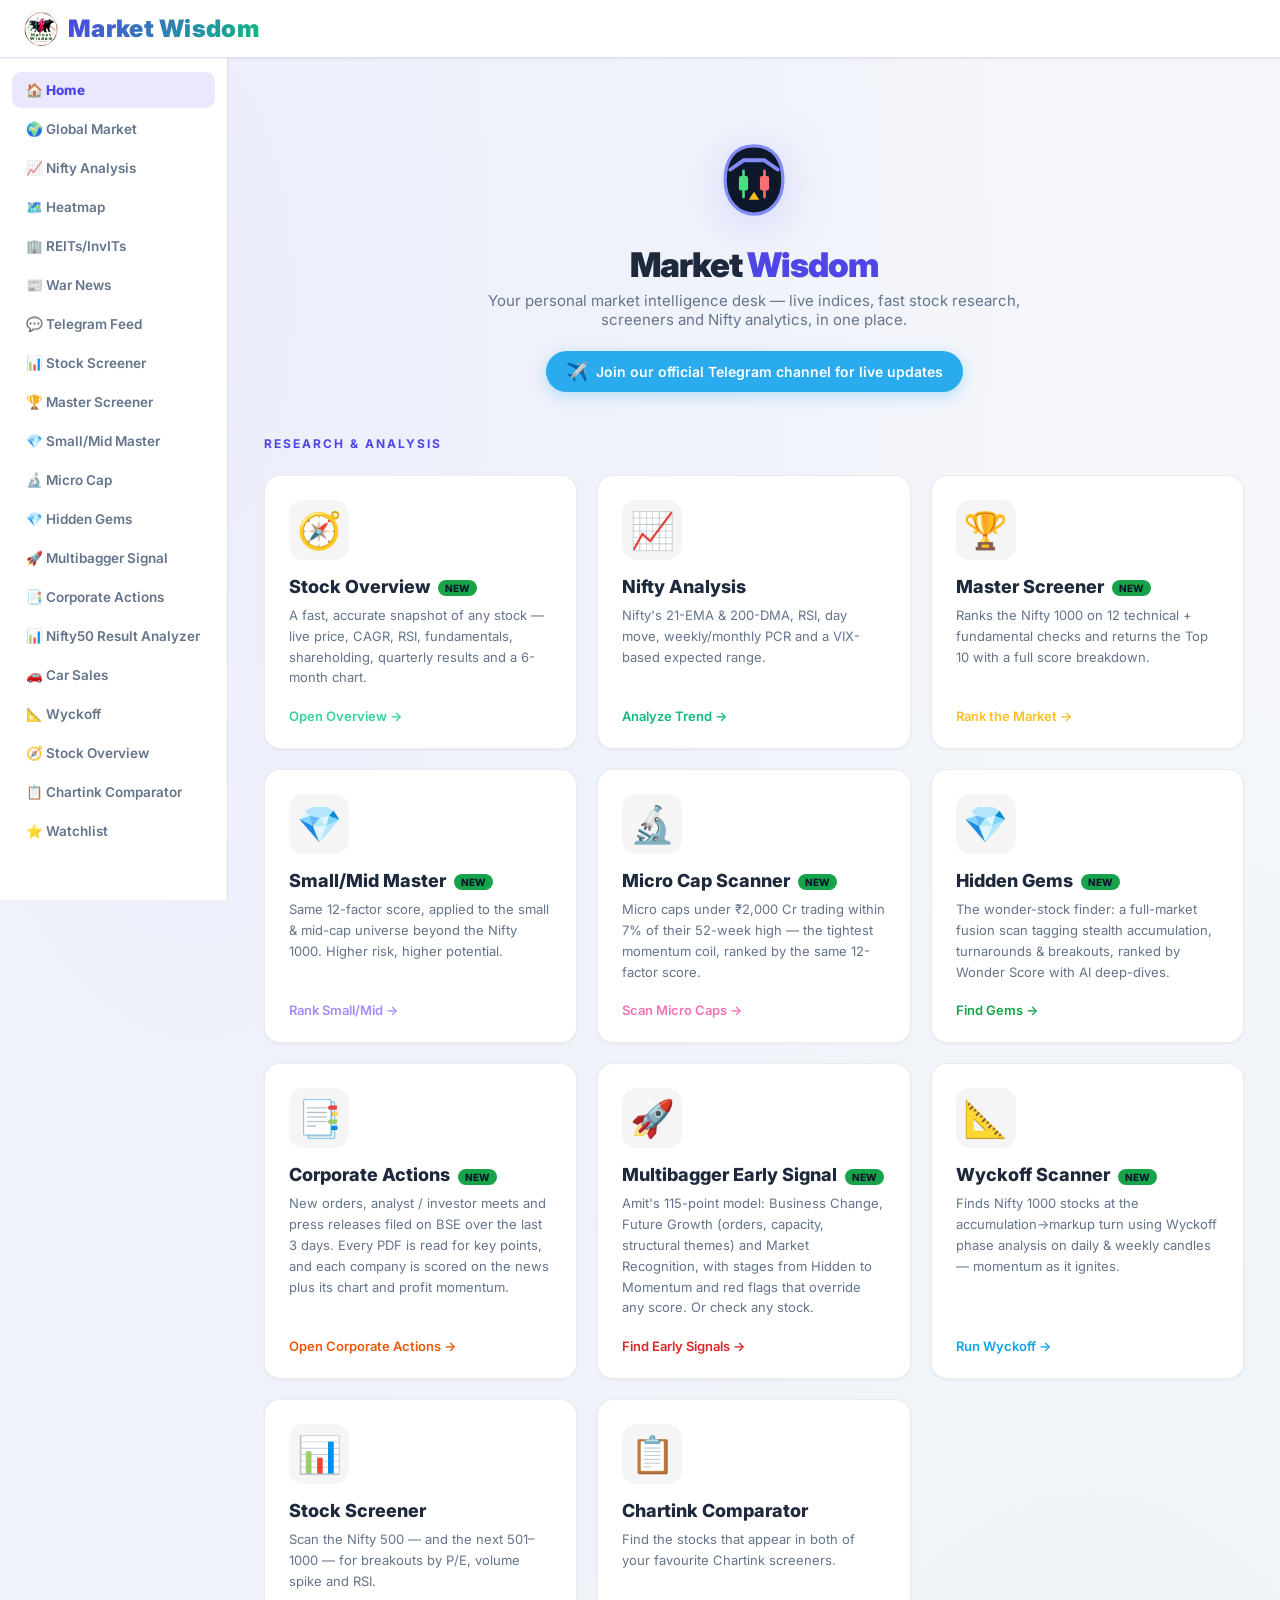
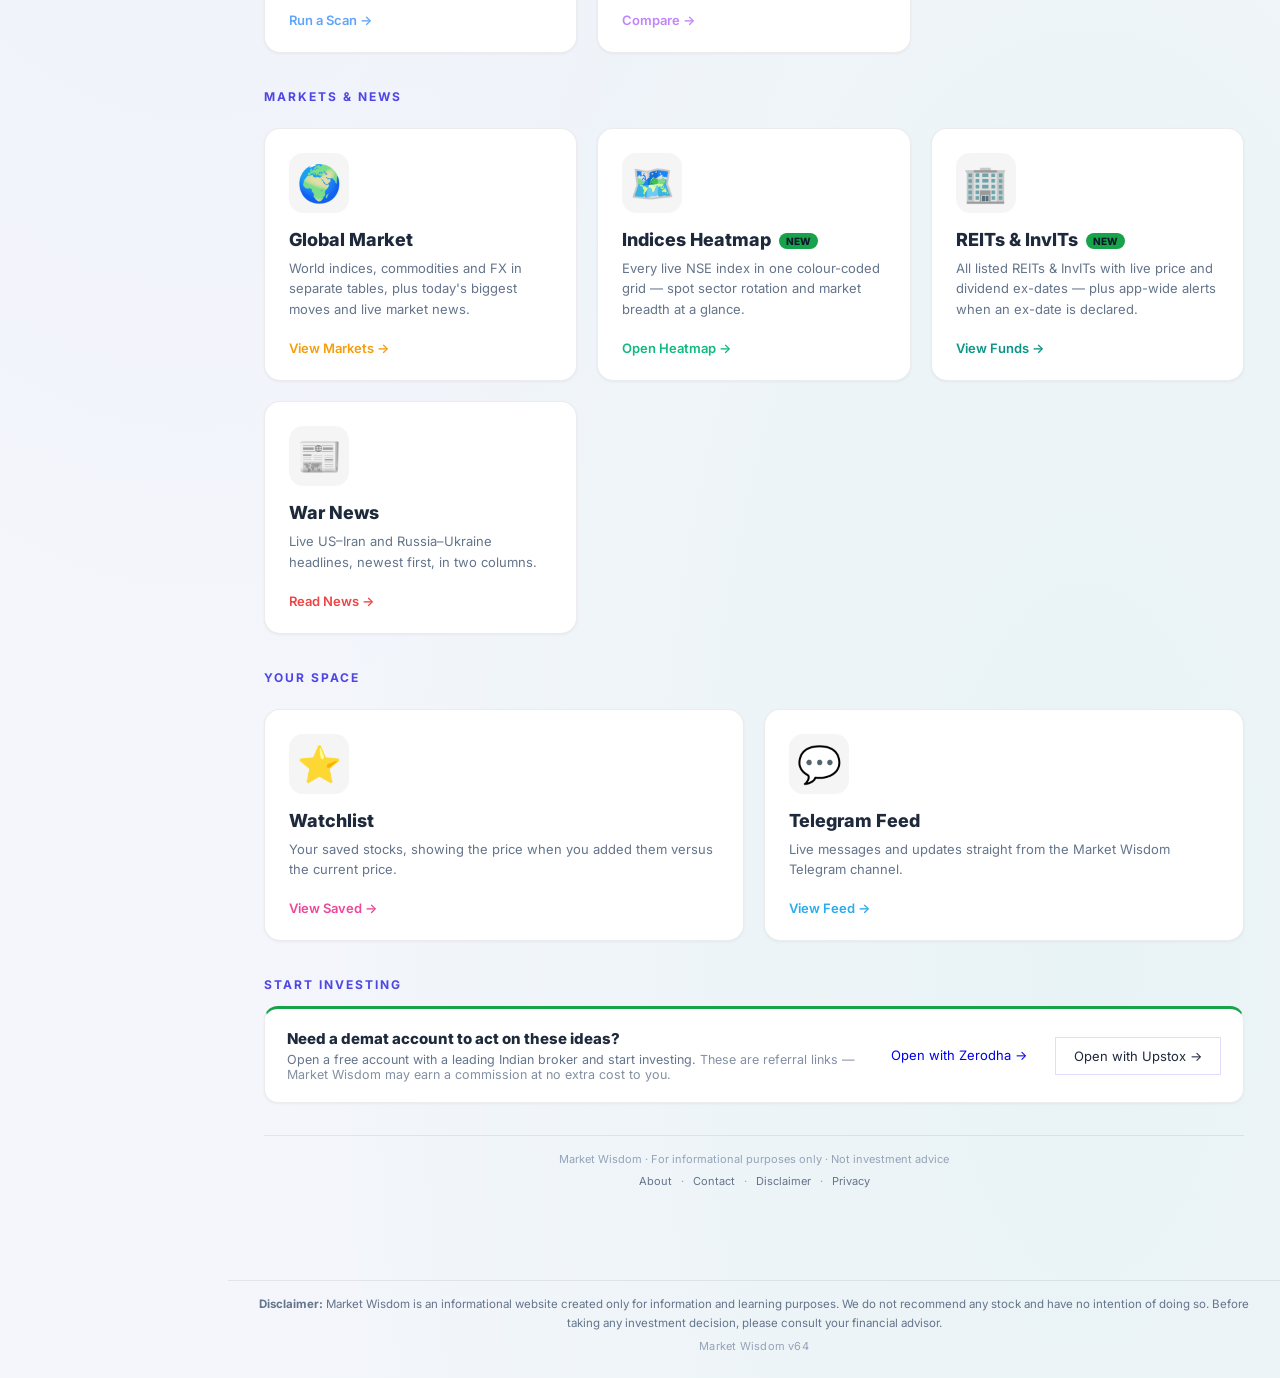
==== commit 9a25c1f3: "Update frontend and backend files from New folder" ====
--- a/frontend/index.html
+++ b/frontend/index.html
@@ -21,7 +21,7 @@
             crossorigin="anonymous"></script>
 
     <link href="https://fonts.googleapis.com/css2?family=Inter:wght@400;600;800;900&display=swap" rel="stylesheet">
-    <link rel="stylesheet" href="style.css?v=63">
+    <link rel="stylesheet" href="style.css?v=64">
     <script src="https://accounts.google.com/gsi/client" async defer></script>
 </head>
 <body>
@@ -103,14 +103,14 @@
     <footer id="site-disclaimer" style="margin-left:var(--sidebar-w);padding:14px 20px 22px;text-align:center;font-size:11.5px;line-height:1.6;color:#64748b">
         <b>Disclaimer:</b> Market Wisdom is an informational website created only for information and learning purposes.
         We do not recommend any stock and have no intention of doing so. Before taking any investment decision, please consult your financial advisor.
-        <div id="app-version" style="margin-top:6px;font-size:11px;color:#94a3b8;letter-spacing:.02em">Market Wisdom v63</div>
+        <div id="app-version" style="margin-top:6px;font-size:11px;color:#94a3b8;letter-spacing:.02em">Market Wisdom v64</div>
     </footer>
 
     <!-- Scripts -->
-    <script src="api.js?v=63"></script>
-    <script src="auth.js?v=63"></script>
-    <script src="components.js?v=63"></script>
-    <script src="app.js?v=63"></script>
+    <script src="api.js?v=64"></script>
+    <script src="auth.js?v=64"></script>
+    <script src="components.js?v=64"></script>
+    <script src="app.js?v=64"></script>
 
     <!-- PWA Service Worker: register + auto-reload when a new version activates -->
     <script>
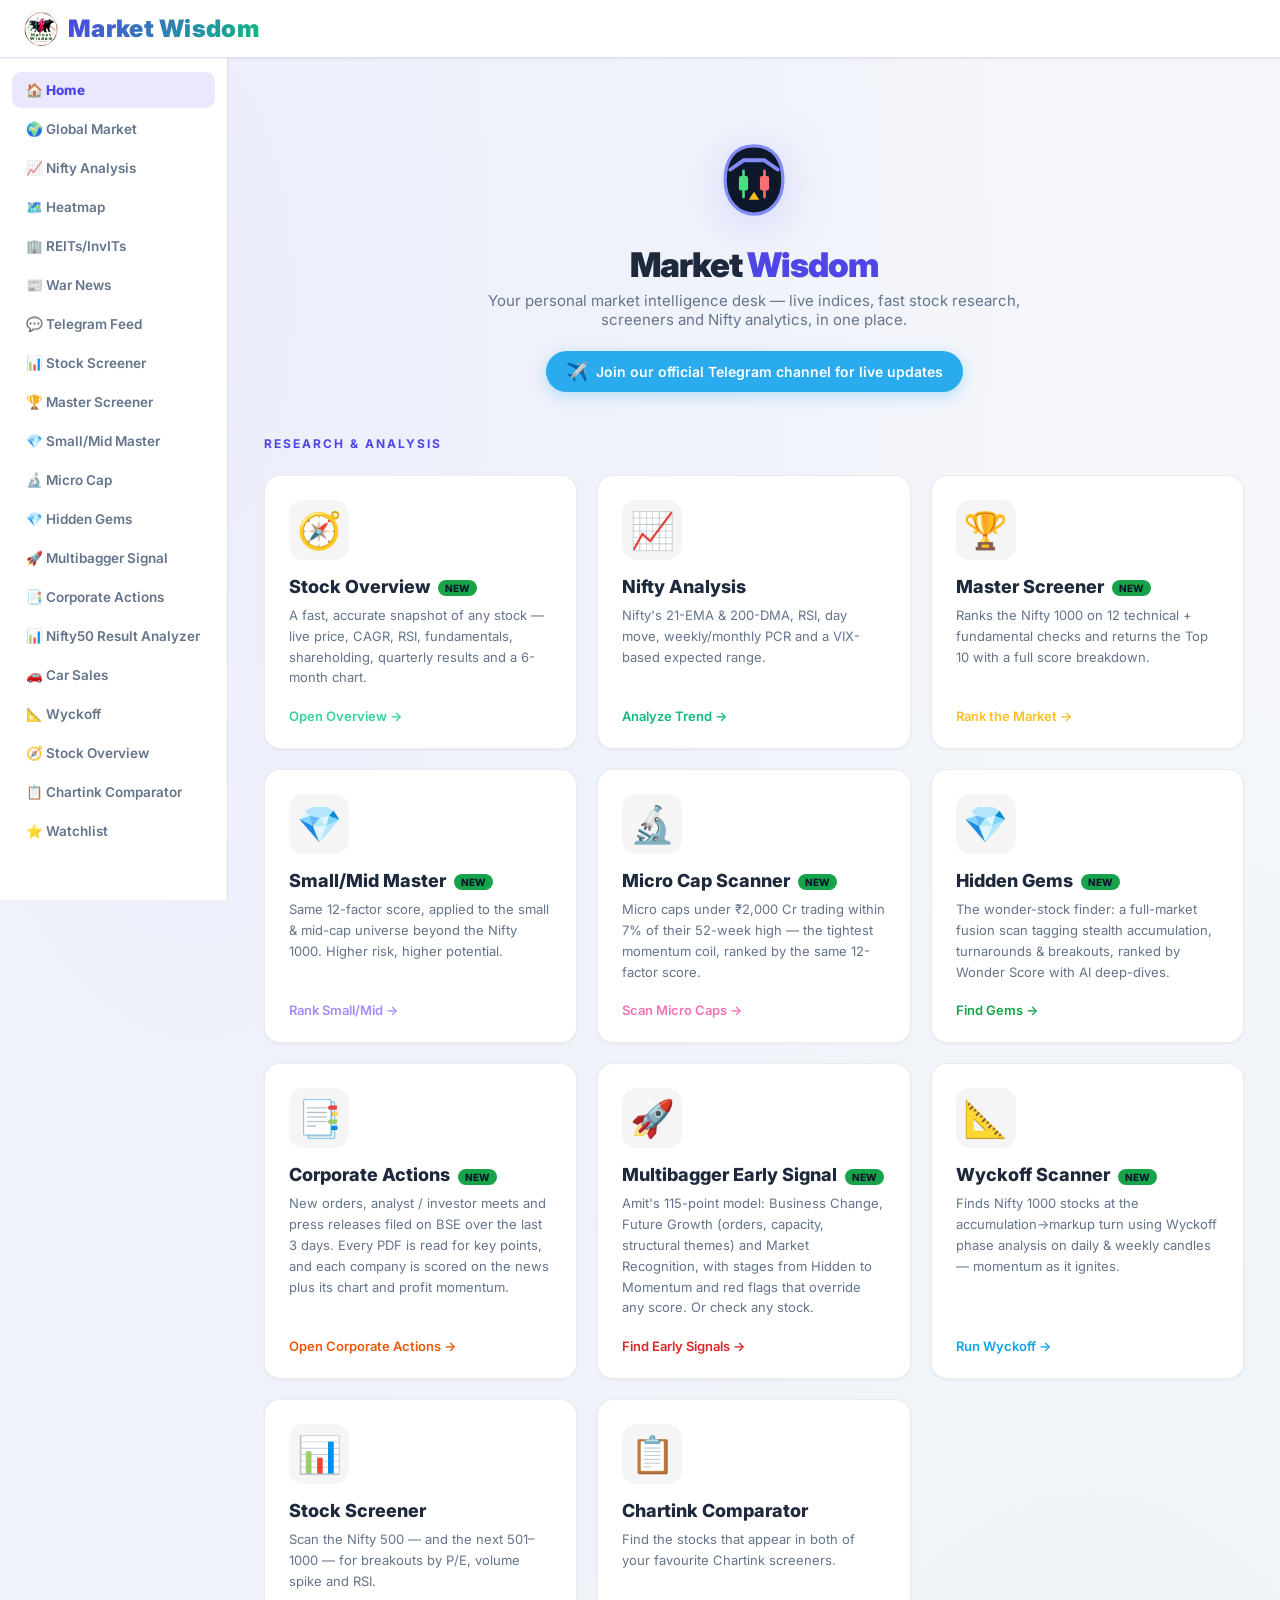
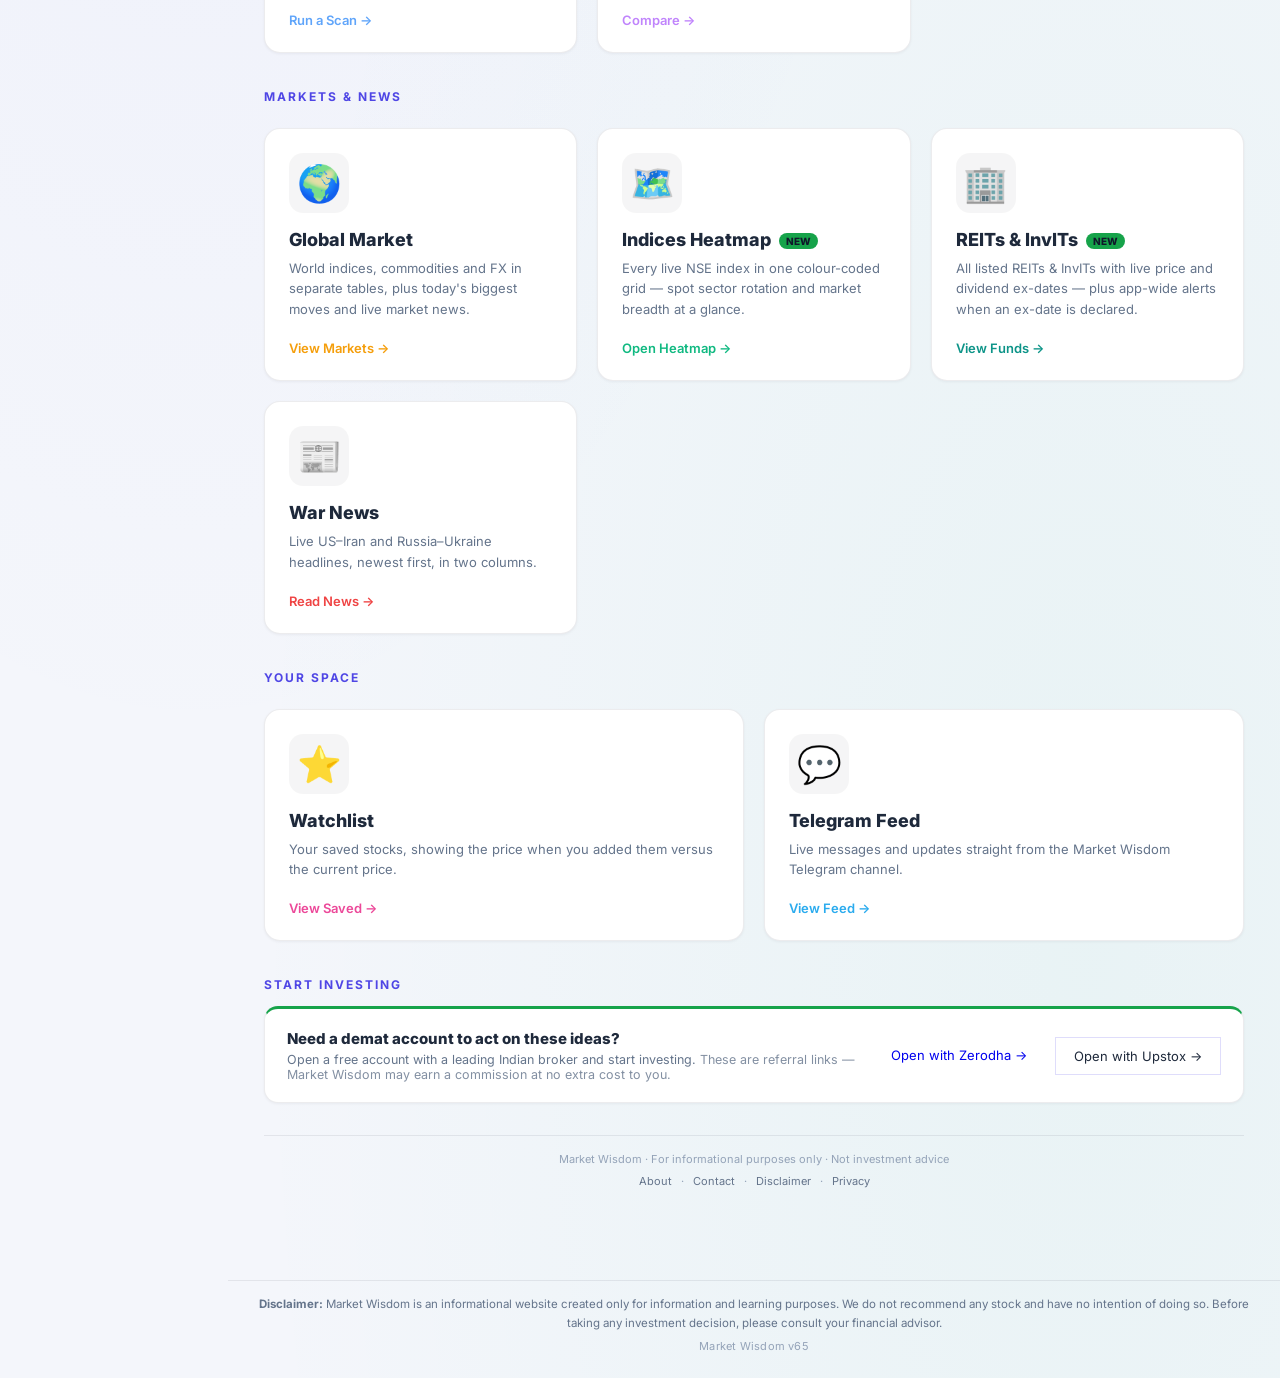
==== commit 65bd4d4f: "Update frontend and backend files from New folder" ====
--- a/frontend/index.html
+++ b/frontend/index.html
@@ -21,7 +21,7 @@
             crossorigin="anonymous"></script>
 
     <link href="https://fonts.googleapis.com/css2?family=Inter:wght@400;600;800;900&display=swap" rel="stylesheet">
-    <link rel="stylesheet" href="style.css?v=64">
+    <link rel="stylesheet" href="style.css?v=65">
     <script src="https://accounts.google.com/gsi/client" async defer></script>
 </head>
 <body>
@@ -103,14 +103,14 @@
     <footer id="site-disclaimer" style="margin-left:var(--sidebar-w);padding:14px 20px 22px;text-align:center;font-size:11.5px;line-height:1.6;color:#64748b">
         <b>Disclaimer:</b> Market Wisdom is an informational website created only for information and learning purposes.
         We do not recommend any stock and have no intention of doing so. Before taking any investment decision, please consult your financial advisor.
-        <div id="app-version" style="margin-top:6px;font-size:11px;color:#94a3b8;letter-spacing:.02em">Market Wisdom v64</div>
+        <div id="app-version" style="margin-top:6px;font-size:11px;color:#94a3b8;letter-spacing:.02em">Market Wisdom v65</div>
     </footer>
 
     <!-- Scripts -->
-    <script src="api.js?v=64"></script>
-    <script src="auth.js?v=64"></script>
-    <script src="components.js?v=64"></script>
-    <script src="app.js?v=64"></script>
+    <script src="api.js?v=65"></script>
+    <script src="auth.js?v=65"></script>
+    <script src="components.js?v=65"></script>
+    <script src="app.js?v=65"></script>
 
     <!-- PWA Service Worker: register + auto-reload when a new version activates -->
     <script>
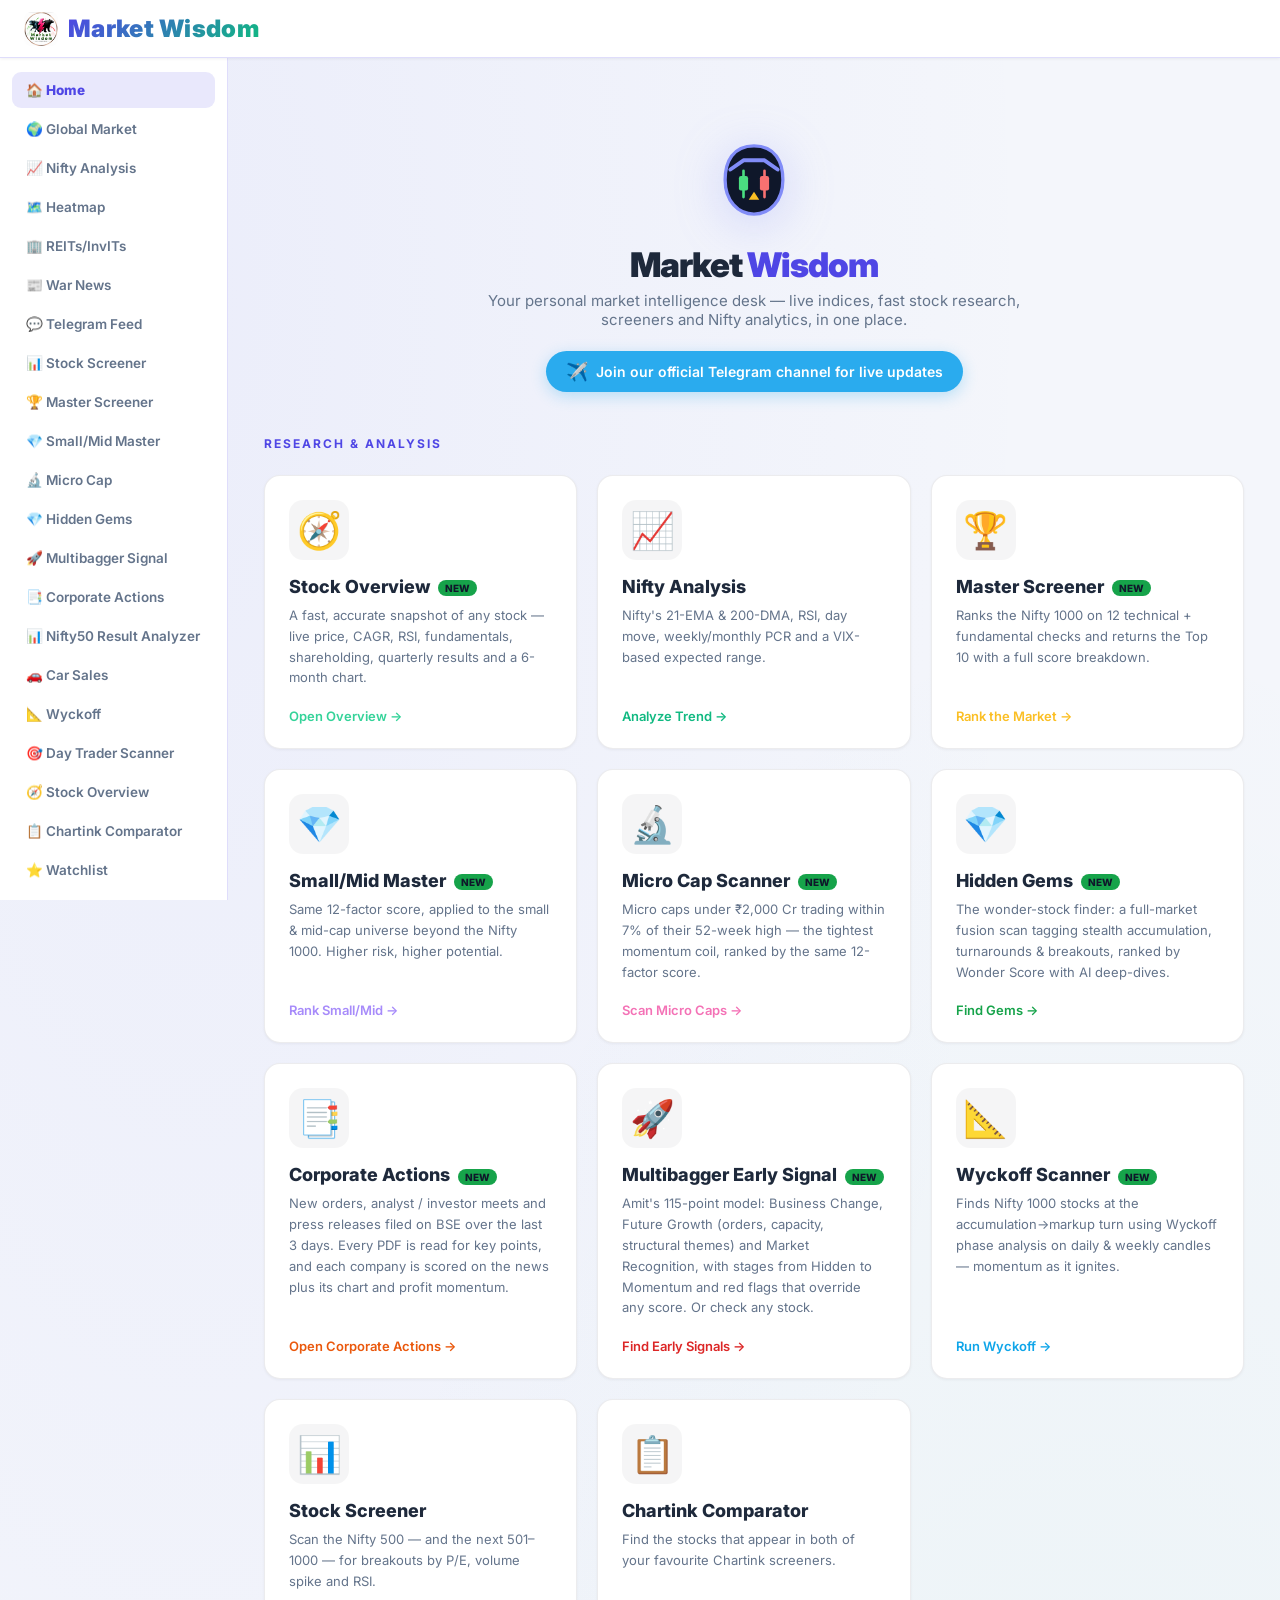
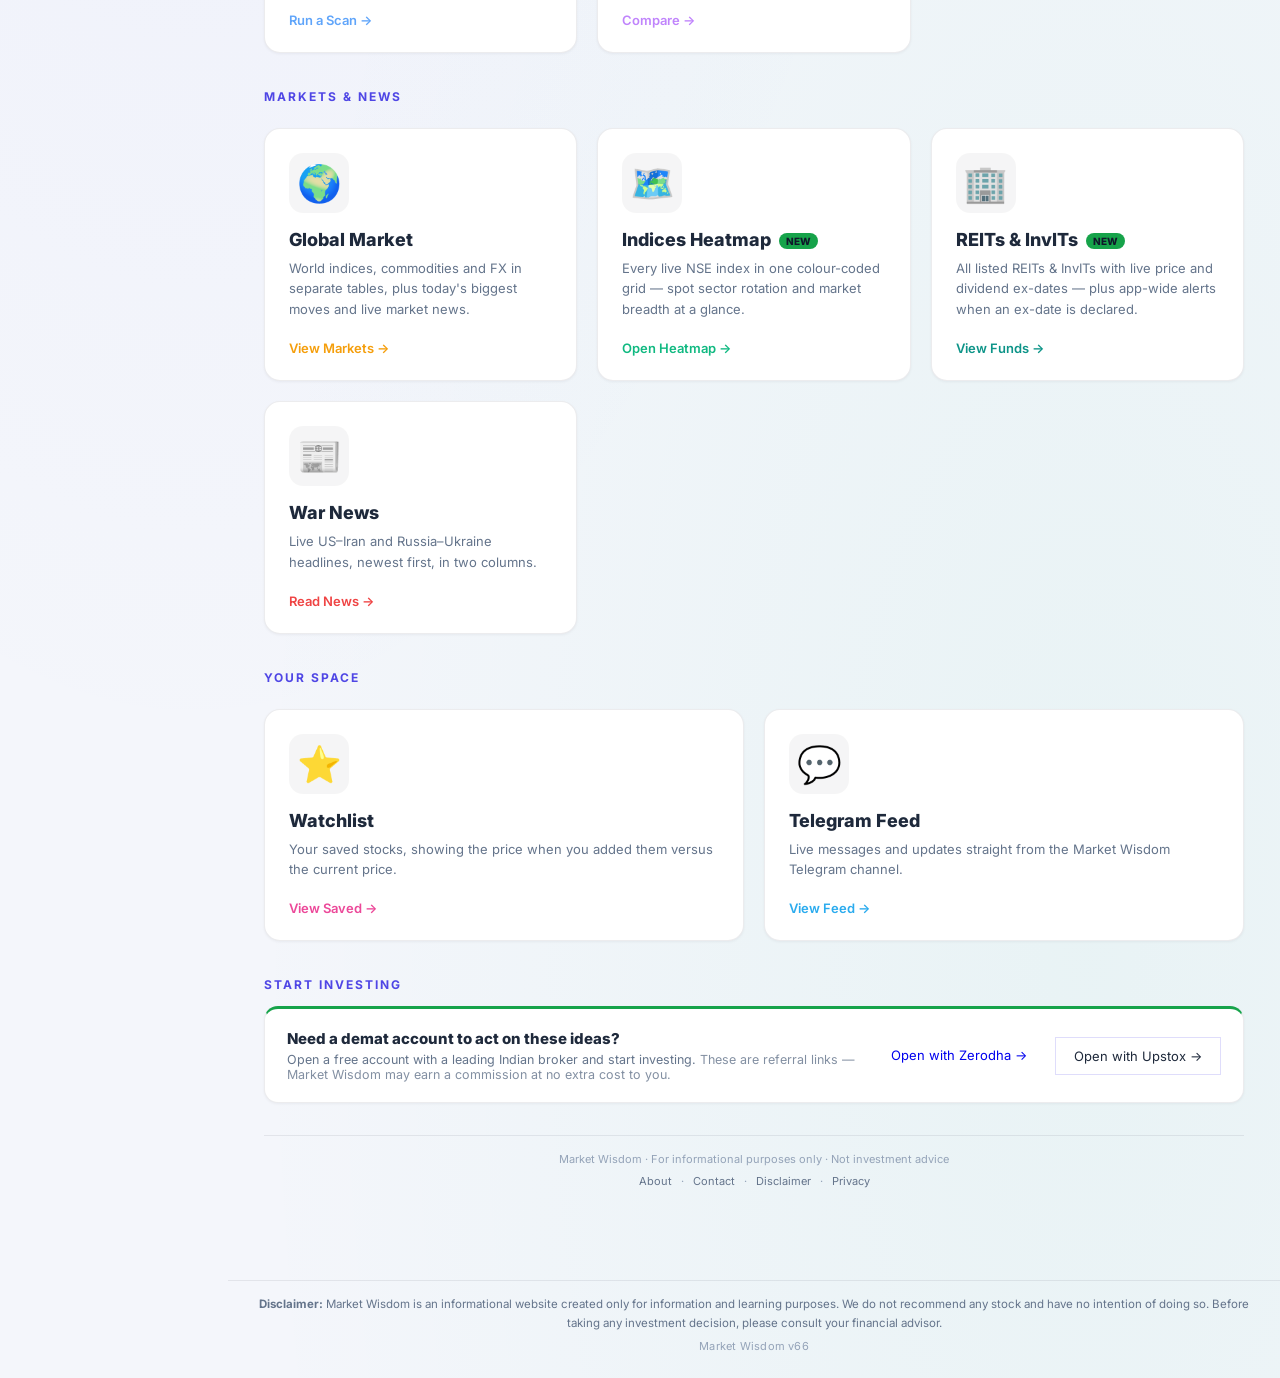
==== commit ad3eb338: "Update frontend and backend files from New folder" ====
--- a/frontend/index.html
+++ b/frontend/index.html
@@ -21,7 +21,7 @@
             crossorigin="anonymous"></script>
 
     <link href="https://fonts.googleapis.com/css2?family=Inter:wght@400;600;800;900&display=swap" rel="stylesheet">
-    <link rel="stylesheet" href="style.css?v=65">
+    <link rel="stylesheet" href="style.css?v=66">
     <script src="https://accounts.google.com/gsi/client" async defer></script>
 </head>
 <body>
@@ -56,6 +56,7 @@
         <a href="#results" class="nav-btn" data-target="results">📊 Nifty50 Result Analyzer</a>
         <a href="#autosales" class="nav-btn" data-target="autosales">🚗 Car Sales</a>
         <a href="#wyckoff" class="nav-btn" data-target="wyckoff">📐 Wyckoff</a>
+        <a href="#daytrader" class="nav-btn" data-target="daytrader">🎯 Day Trader Scanner</a>
         <a href="#overview" class="nav-btn" data-target="overview">🧭 Stock Overview</a>
         <!-- Stock Research hidden from UI (page code kept; restore by uncommenting)
         <a href="#stock" class="nav-btn" data-target="stock">🔍 Stock Research</a> -->
@@ -103,14 +104,15 @@
     <footer id="site-disclaimer" style="margin-left:var(--sidebar-w);padding:14px 20px 22px;text-align:center;font-size:11.5px;line-height:1.6;color:#64748b">
         <b>Disclaimer:</b> Market Wisdom is an informational website created only for information and learning purposes.
         We do not recommend any stock and have no intention of doing so. Before taking any investment decision, please consult your financial advisor.
-        <div id="app-version" style="margin-top:6px;font-size:11px;color:#94a3b8;letter-spacing:.02em">Market Wisdom v65</div>
+        <div id="app-version" style="margin-top:6px;font-size:11px;color:#94a3b8;letter-spacing:.02em">Market Wisdom v66</div>
     </footer>
 
     <!-- Scripts -->
-    <script src="api.js?v=65"></script>
-    <script src="auth.js?v=65"></script>
-    <script src="components.js?v=65"></script>
-    <script src="app.js?v=65"></script>
+    <script src="api.js?v=66"></script>
+    <script src="auth.js?v=66"></script>
+    <script src="components.js?v=66"></script>
+    <script src="daytrader.js?v=66"></script>
+    <script src="app.js?v=66"></script>
 
     <!-- PWA Service Worker: register + auto-reload when a new version activates -->
     <script>
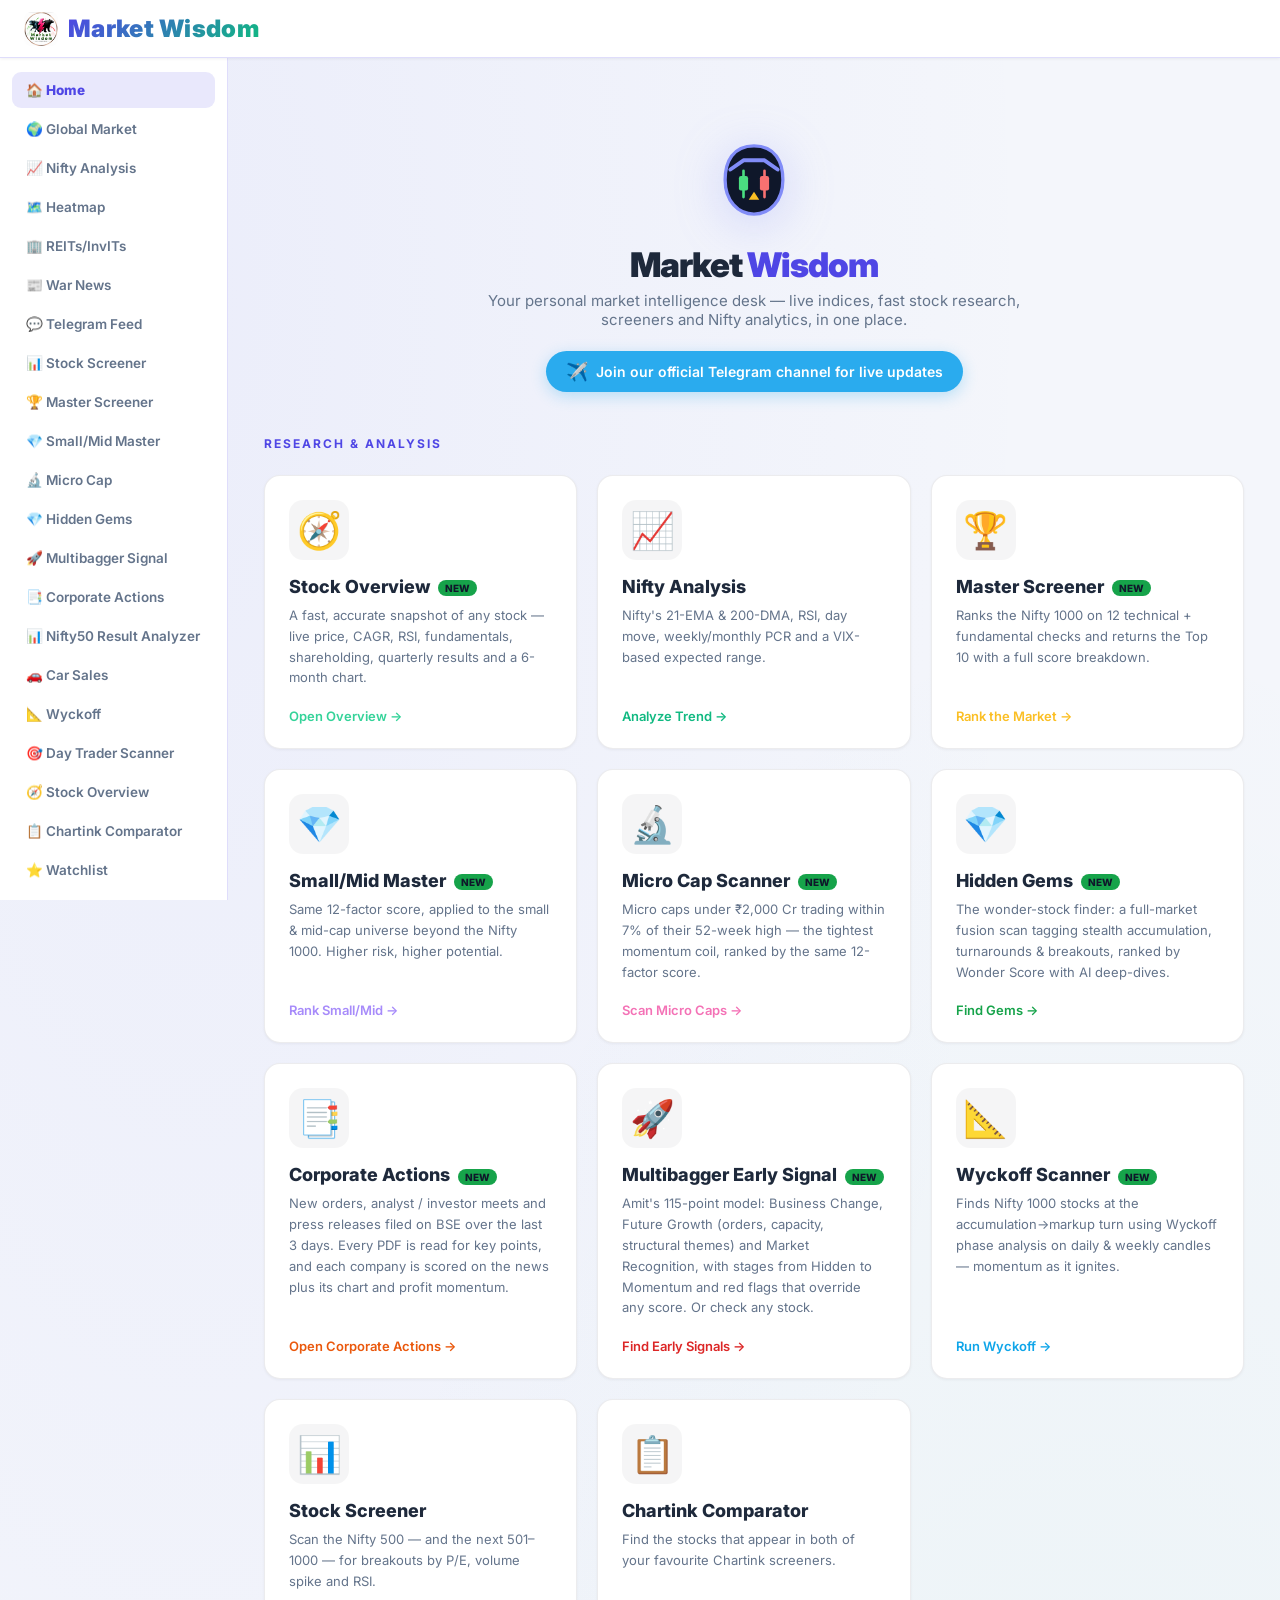
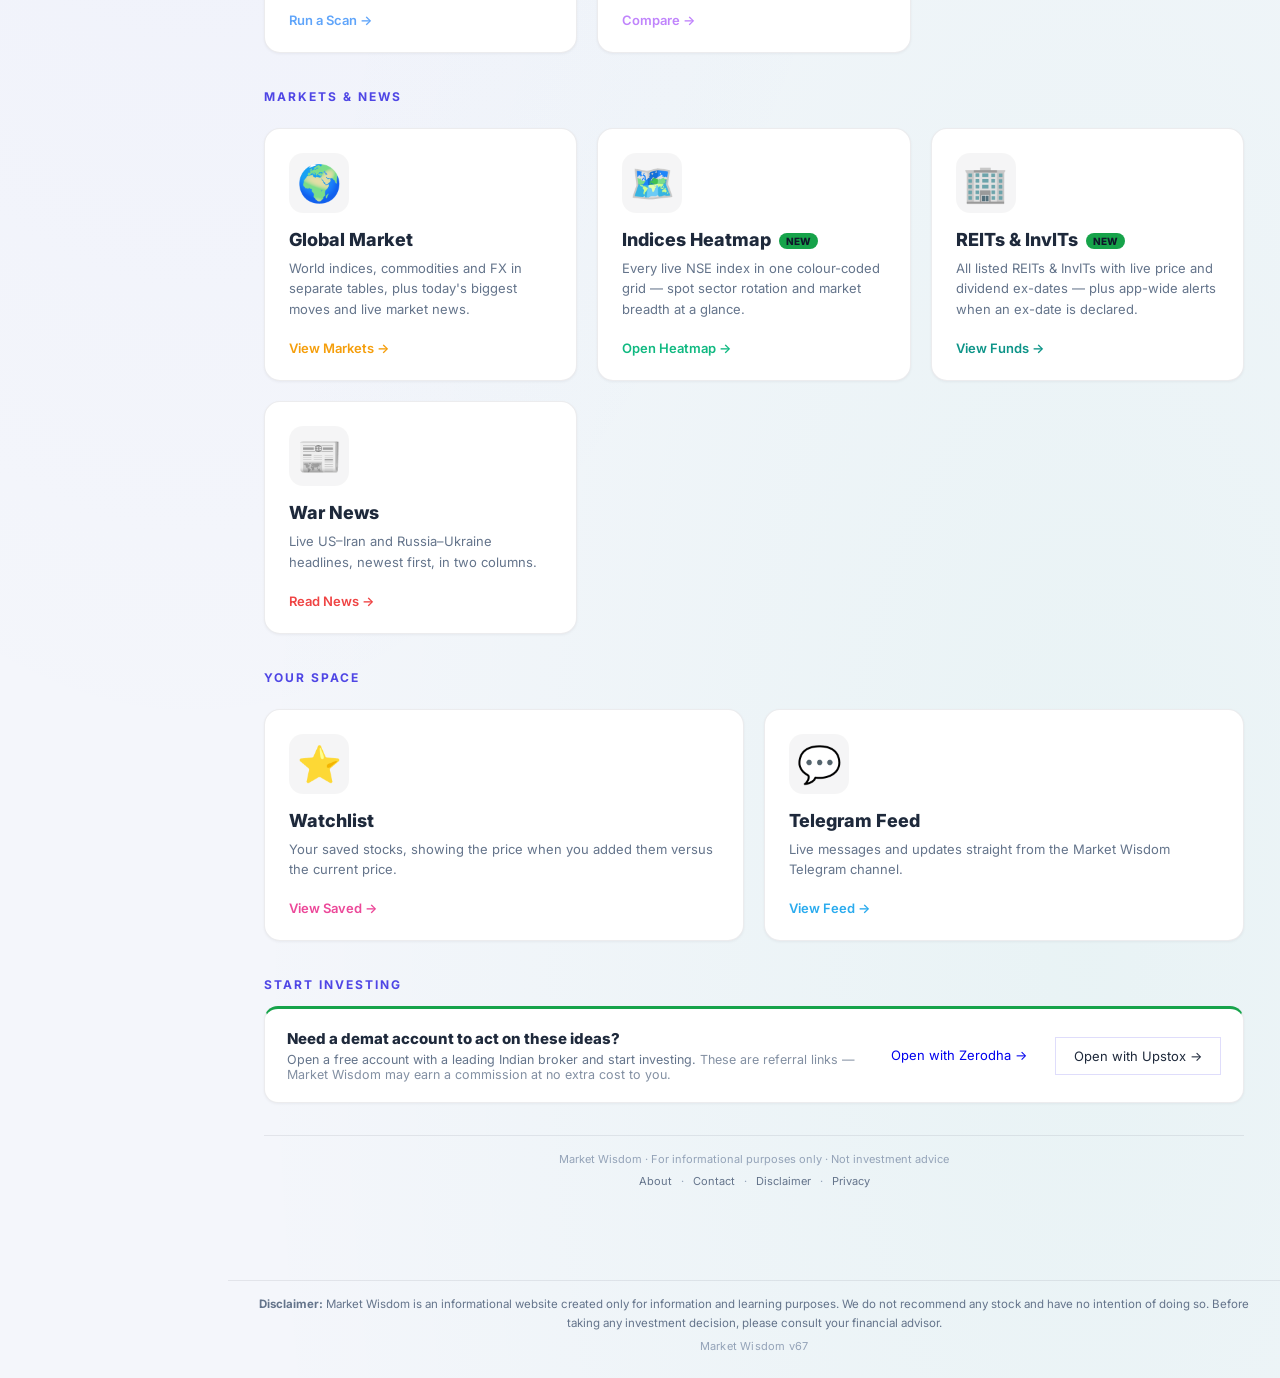
==== commit 15a44fe9: "Update frontend and backend files from New folder" ====
--- a/frontend/index.html
+++ b/frontend/index.html
@@ -21,7 +21,7 @@
             crossorigin="anonymous"></script>
 
     <link href="https://fonts.googleapis.com/css2?family=Inter:wght@400;600;800;900&display=swap" rel="stylesheet">
-    <link rel="stylesheet" href="style.css?v=66">
+    <link rel="stylesheet" href="style.css?v=67">
     <script src="https://accounts.google.com/gsi/client" async defer></script>
 </head>
 <body>
@@ -104,15 +104,15 @@
     <footer id="site-disclaimer" style="margin-left:var(--sidebar-w);padding:14px 20px 22px;text-align:center;font-size:11.5px;line-height:1.6;color:#64748b">
         <b>Disclaimer:</b> Market Wisdom is an informational website created only for information and learning purposes.
         We do not recommend any stock and have no intention of doing so. Before taking any investment decision, please consult your financial advisor.
-        <div id="app-version" style="margin-top:6px;font-size:11px;color:#94a3b8;letter-spacing:.02em">Market Wisdom v66</div>
+        <div id="app-version" style="margin-top:6px;font-size:11px;color:#94a3b8;letter-spacing:.02em">Market Wisdom v67</div>
     </footer>
 
     <!-- Scripts -->
-    <script src="api.js?v=66"></script>
-    <script src="auth.js?v=66"></script>
-    <script src="components.js?v=66"></script>
-    <script src="daytrader.js?v=66"></script>
-    <script src="app.js?v=66"></script>
+    <script src="api.js?v=67"></script>
+    <script src="auth.js?v=67"></script>
+    <script src="components.js?v=67"></script>
+    <script src="daytrader.js?v=67"></script>
+    <script src="app.js?v=67"></script>
 
     <!-- PWA Service Worker: register + auto-reload when a new version activates -->
     <script>
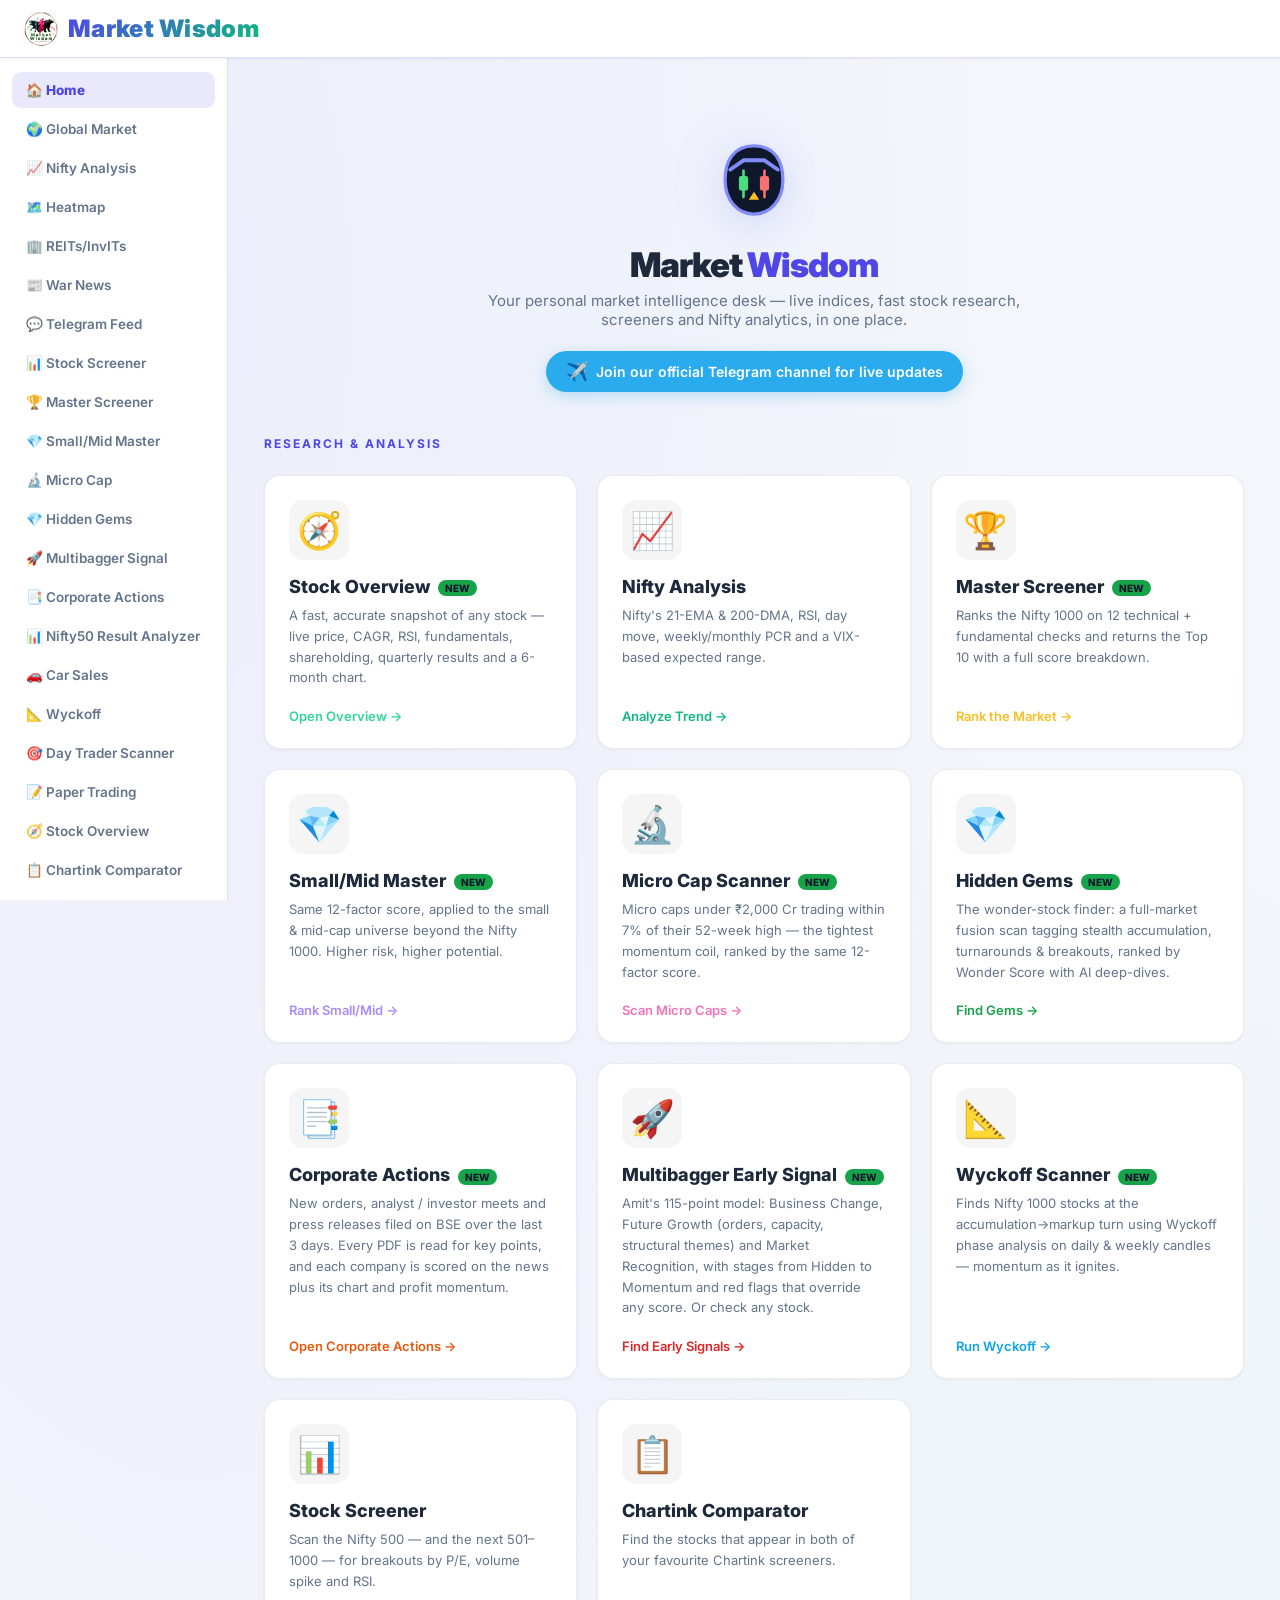
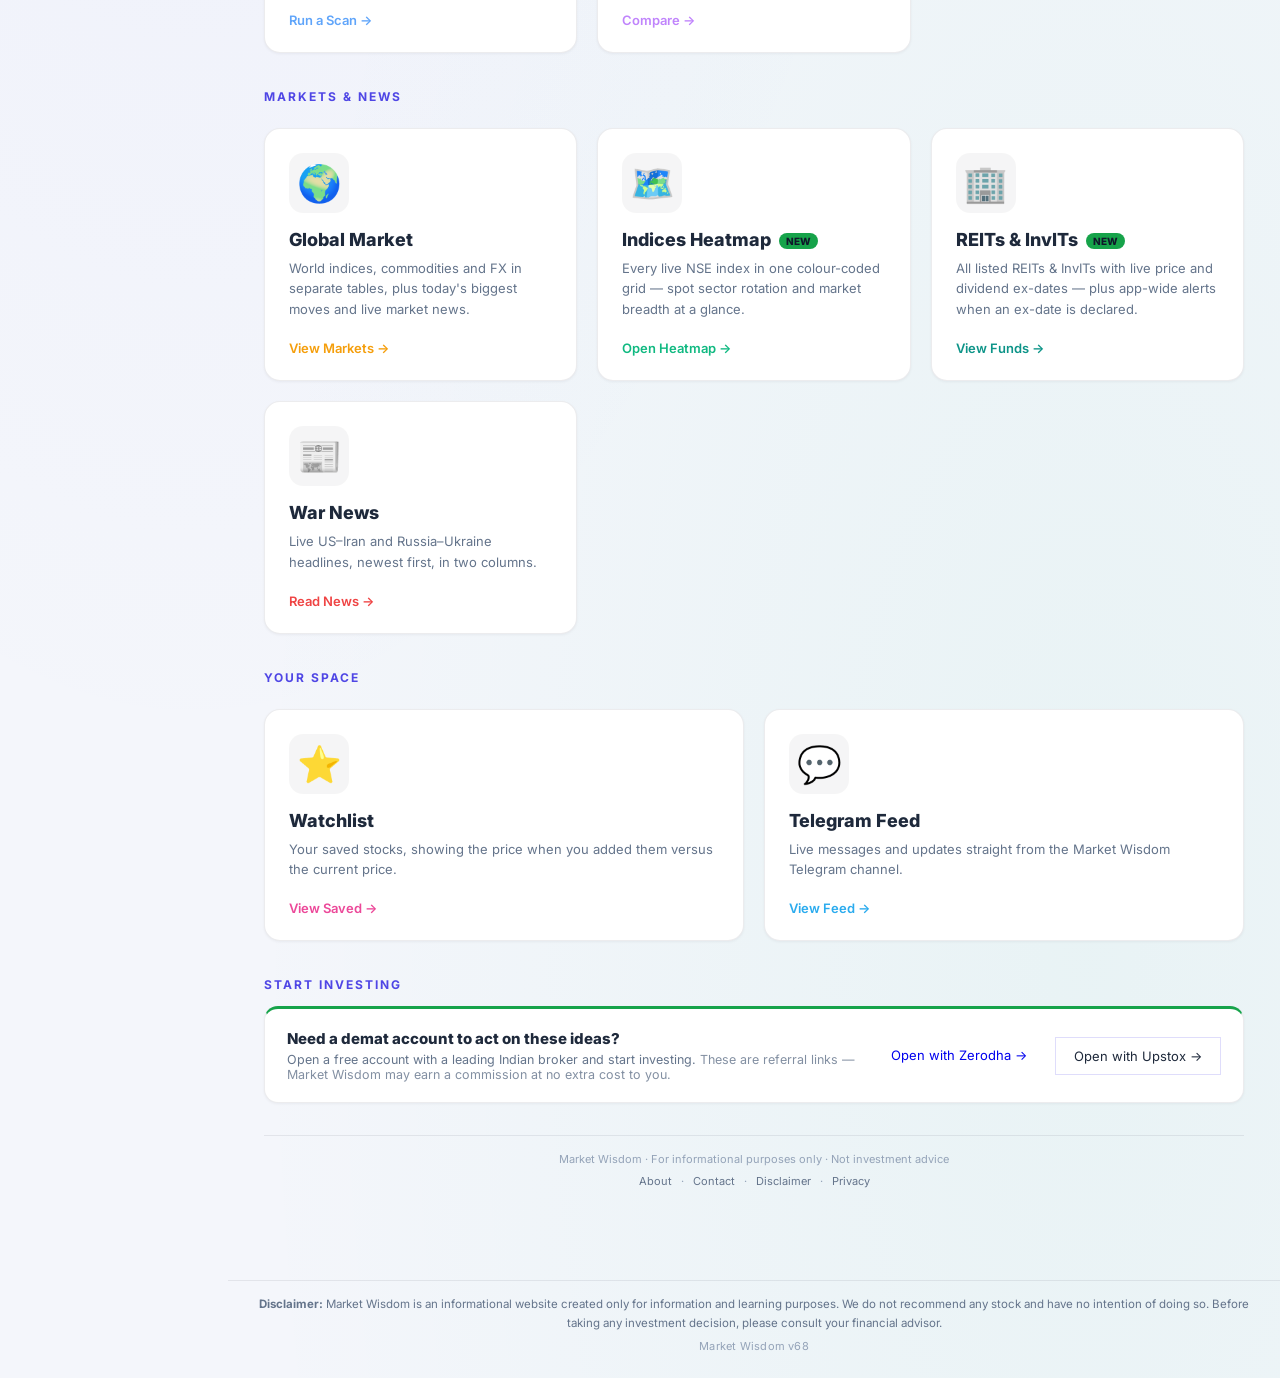
==== commit 3beffcb0: "Update frontend and backend files from New folder" ====
--- a/frontend/index.html
+++ b/frontend/index.html
@@ -21,7 +21,7 @@
             crossorigin="anonymous"></script>
 
     <link href="https://fonts.googleapis.com/css2?family=Inter:wght@400;600;800;900&display=swap" rel="stylesheet">
-    <link rel="stylesheet" href="style.css?v=67">
+    <link rel="stylesheet" href="style.css?v=68">
     <script src="https://accounts.google.com/gsi/client" async defer></script>
 </head>
 <body>
@@ -57,6 +57,7 @@
         <a href="#autosales" class="nav-btn" data-target="autosales">🚗 Car Sales</a>
         <a href="#wyckoff" class="nav-btn" data-target="wyckoff">📐 Wyckoff</a>
         <a href="#daytrader" class="nav-btn" data-target="daytrader">🎯 Day Trader Scanner</a>
+        <a href="#paper" class="nav-btn" data-target="paper">📝 Paper Trading</a>
         <a href="#overview" class="nav-btn" data-target="overview">🧭 Stock Overview</a>
         <!-- Stock Research hidden from UI (page code kept; restore by uncommenting)
         <a href="#stock" class="nav-btn" data-target="stock">🔍 Stock Research</a> -->
@@ -70,6 +71,7 @@
             </button>
             <div class="nav-group-items" id="nav-admin-items" hidden>
                 <a href="#admin-usage" class="nav-btn" data-target="admin-usage">📊 Site Usage</a>
+                <a href="#paper-admin" class="nav-btn" data-target="paper-admin">📝 Paper Requests</a>
                 <a href="#admin-users" class="nav-btn" data-target="admin-users">🔐 User Consents</a>
             </div>
         </div>
@@ -104,15 +106,16 @@
     <footer id="site-disclaimer" style="margin-left:var(--sidebar-w);padding:14px 20px 22px;text-align:center;font-size:11.5px;line-height:1.6;color:#64748b">
         <b>Disclaimer:</b> Market Wisdom is an informational website created only for information and learning purposes.
         We do not recommend any stock and have no intention of doing so. Before taking any investment decision, please consult your financial advisor.
-        <div id="app-version" style="margin-top:6px;font-size:11px;color:#94a3b8;letter-spacing:.02em">Market Wisdom v67</div>
+        <div id="app-version" style="margin-top:6px;font-size:11px;color:#94a3b8;letter-spacing:.02em">Market Wisdom v68</div>
     </footer>
 
     <!-- Scripts -->
-    <script src="api.js?v=67"></script>
-    <script src="auth.js?v=67"></script>
-    <script src="components.js?v=67"></script>
-    <script src="daytrader.js?v=67"></script>
-    <script src="app.js?v=67"></script>
+    <script src="api.js?v=68"></script>
+    <script src="auth.js?v=68"></script>
+    <script src="components.js?v=68"></script>
+    <script src="daytrader.js?v=68"></script>
+    <script src="paper.js?v=68"></script>
+    <script src="app.js?v=68"></script>
 
     <!-- PWA Service Worker: register + auto-reload when a new version activates -->
     <script>
